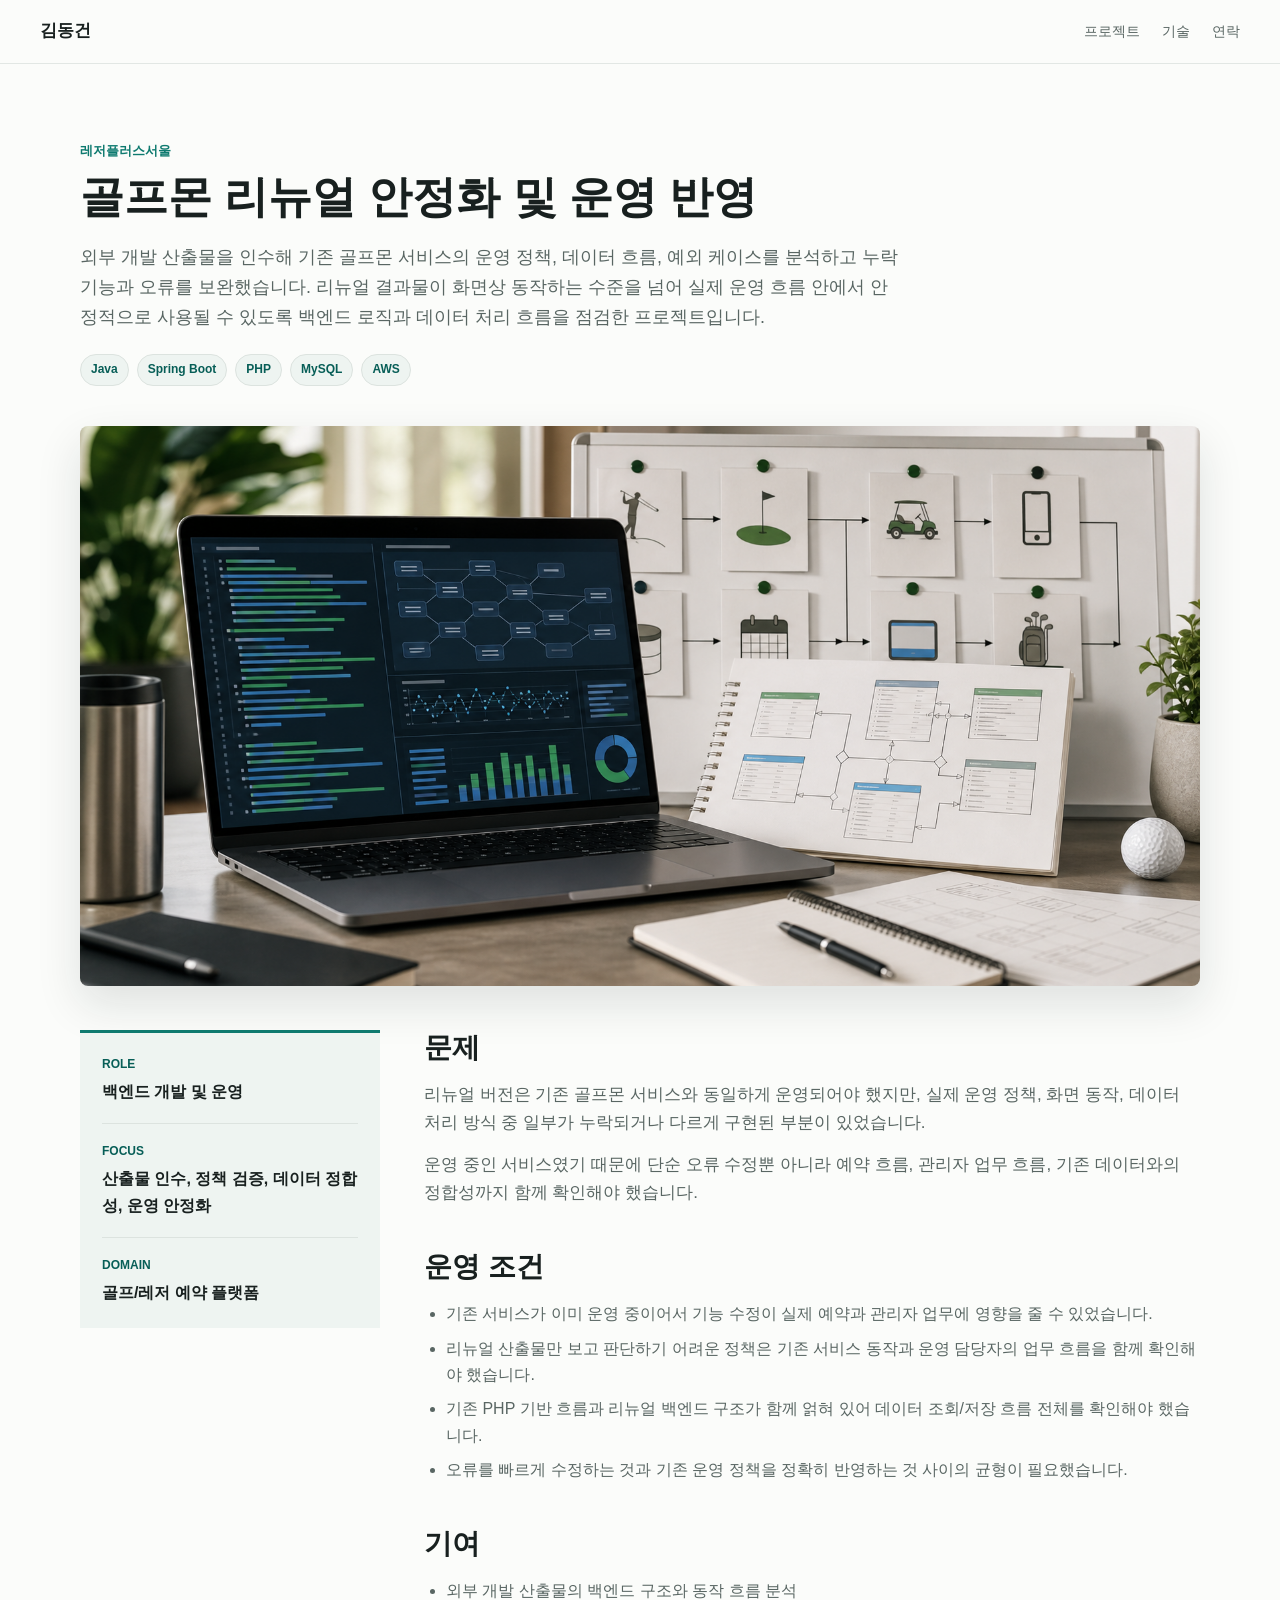
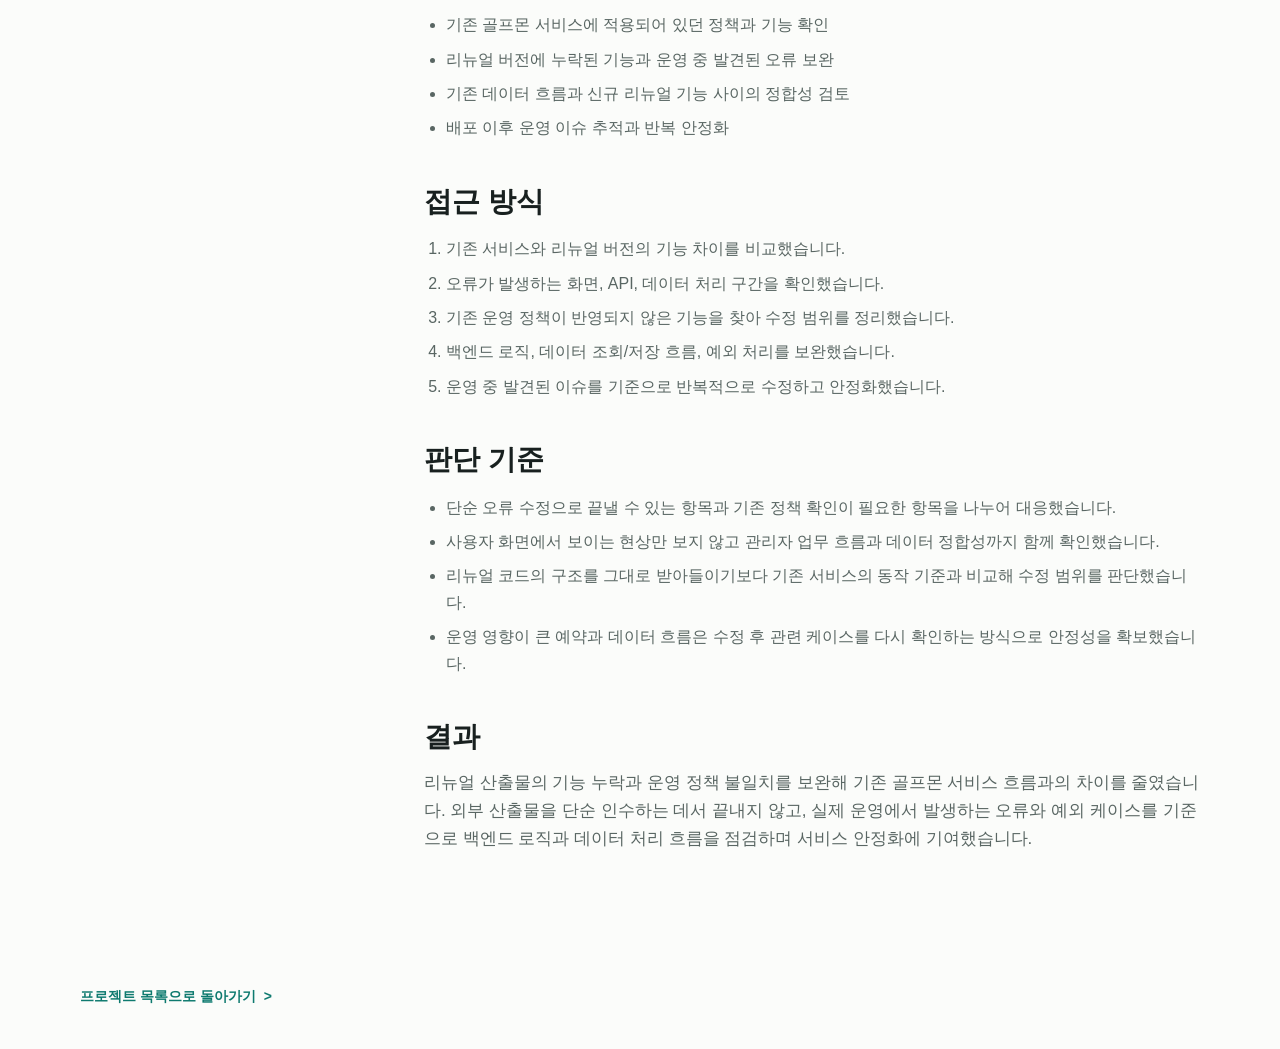
==== projects/golfmon-renewal.html @ c8ae1c13 "Refine portfolio case study content" ====
<!DOCTYPE html>
<html lang="ko">
  <head>
    <meta charset="utf-8">
    <meta name="viewport" content="width=device-width, initial-scale=1">
    <title>골프몬 리뉴얼 안정화 및 운영 반영 | 김동건</title>
    <meta
      name="description"
      content="골프몬 리뉴얼 산출물을 운영 서비스 기준으로 검토하고 기존 정책, 데이터 흐름, 예외 케이스를 보완한 안정화 프로젝트 사례입니다."
    >
    <link rel="stylesheet" href="../styles.css">
  </head>
  <body>
    <header class="site-header" aria-label="주요 이동">
      <a class="brand" href="../index.html">김동건</a>
      <nav class="nav-links">
        <a href="../index.html#projects">프로젝트</a>
        <a href="../index.html#skills">기술</a>
        <a href="mailto:feeloutofit@naver.com">연락</a>
      </nav>
    </header>

    <main class="project-page">
      <section class="project-hero">
        <p class="eyebrow">레저플러스서울</p>
        <h1>골프몬 리뉴얼 안정화 및 운영 반영</h1>
        <p>
          외부 개발 산출물을 인수해 기존 골프몬 서비스의 운영 정책, 데이터 흐름, 예외 케이스를 분석하고
          누락 기능과 오류를 보완했습니다. 리뉴얼 결과물이 화면상 동작하는 수준을 넘어 실제 운영 흐름 안에서
          안정적으로 사용될 수 있도록 백엔드 로직과 데이터 처리 흐름을 점검한 프로젝트입니다.
        </p>
        <div class="tag-row">
          <span>Java</span>
          <span>Spring Boot</span>
          <span>PHP</span>
          <span>MySQL</span>
          <span>AWS</span>
        </div>
      </section>

      <figure class="project-visual">
        <img src="../assets/backend-operations-hero.png" alt="백엔드 운영 안정화와 예약 서비스 흐름을 표현한 작업 공간 이미지">
      </figure>

      <section class="case-layout">
        <aside class="case-summary" aria-label="프로젝트 요약">
          <dl>
            <div>
              <dt>Role</dt>
              <dd>백엔드 개발 및 운영</dd>
            </div>
            <div>
              <dt>Focus</dt>
              <dd>산출물 인수, 정책 검증, 데이터 정합성, 운영 안정화</dd>
            </div>
            <div>
              <dt>Domain</dt>
              <dd>골프/레저 예약 플랫폼</dd>
            </div>
          </dl>
        </aside>

        <div class="case-content">
          <section>
            <h2>문제</h2>
            <p>
              리뉴얼 버전은 기존 골프몬 서비스와 동일하게 운영되어야 했지만, 실제 운영 정책,
              화면 동작, 데이터 처리 방식 중 일부가 누락되거나 다르게 구현된 부분이 있었습니다.
            </p>
            <p>
              운영 중인 서비스였기 때문에 단순 오류 수정뿐 아니라 예약 흐름, 관리자 업무 흐름,
              기존 데이터와의 정합성까지 함께 확인해야 했습니다.
            </p>
          </section>

          <section>
            <h2>운영 조건</h2>
            <ul class="plain-list">
              <li>기존 서비스가 이미 운영 중이어서 기능 수정이 실제 예약과 관리자 업무에 영향을 줄 수 있었습니다.</li>
              <li>리뉴얼 산출물만 보고 판단하기 어려운 정책은 기존 서비스 동작과 운영 담당자의 업무 흐름을 함께 확인해야 했습니다.</li>
              <li>기존 PHP 기반 흐름과 리뉴얼 백엔드 구조가 함께 얽혀 있어 데이터 조회/저장 흐름 전체를 확인해야 했습니다.</li>
              <li>오류를 빠르게 수정하는 것과 기존 운영 정책을 정확히 반영하는 것 사이의 균형이 필요했습니다.</li>
            </ul>
          </section>

          <section>
            <h2>기여</h2>
            <ul class="plain-list">
              <li>외부 개발 산출물의 백엔드 구조와 동작 흐름 분석</li>
              <li>기존 골프몬 서비스에 적용되어 있던 정책과 기능 확인</li>
              <li>리뉴얼 버전에 누락된 기능과 운영 중 발견된 오류 보완</li>
              <li>기존 데이터 흐름과 신규 리뉴얼 기능 사이의 정합성 검토</li>
              <li>배포 이후 운영 이슈 추적과 반복 안정화</li>
            </ul>
          </section>

          <section>
            <h2>접근 방식</h2>
            <ol class="step-list">
              <li>기존 서비스와 리뉴얼 버전의 기능 차이를 비교했습니다.</li>
              <li>오류가 발생하는 화면, API, 데이터 처리 구간을 확인했습니다.</li>
              <li>기존 운영 정책이 반영되지 않은 기능을 찾아 수정 범위를 정리했습니다.</li>
              <li>백엔드 로직, 데이터 조회/저장 흐름, 예외 처리를 보완했습니다.</li>
              <li>운영 중 발견된 이슈를 기준으로 반복적으로 수정하고 안정화했습니다.</li>
            </ol>
          </section>

          <section>
            <h2>판단 기준</h2>
            <ul class="plain-list">
              <li>단순 오류 수정으로 끝낼 수 있는 항목과 기존 정책 확인이 필요한 항목을 나누어 대응했습니다.</li>
              <li>사용자 화면에서 보이는 현상만 보지 않고 관리자 업무 흐름과 데이터 정합성까지 함께 확인했습니다.</li>
              <li>리뉴얼 코드의 구조를 그대로 받아들이기보다 기존 서비스의 동작 기준과 비교해 수정 범위를 판단했습니다.</li>
              <li>운영 영향이 큰 예약과 데이터 흐름은 수정 후 관련 케이스를 다시 확인하는 방식으로 안정성을 확보했습니다.</li>
            </ul>
          </section>

          <section>
            <h2>결과</h2>
            <p>
              리뉴얼 산출물의 기능 누락과 운영 정책 불일치를 보완해 기존 골프몬 서비스 흐름과의
              차이를 줄였습니다. 외부 산출물을 단순 인수하는 데서 끝내지 않고, 실제 운영에서 발생하는
              오류와 예외 케이스를 기준으로 백엔드 로직과 데이터 처리 흐름을 점검하며 서비스 안정화에
              기여했습니다.
            </p>
          </section>
        </div>
      </section>
    </main>

    <footer class="site-footer">
      <a class="text-link" href="../index.html#projects">프로젝트 목록으로 돌아가기</a>
    </footer>
  </body>
</html>
---- styles.css ----
:root {
  --ink: #18201f;
  --muted: #596663;
  --line: #dce3df;
  --paper: #fbfcfa;
  --soft: #eef4f1;
  --accent: #0e7a6f;
  --accent-deep: #075e57;
  --rust: #a34f2d;
  --white: #ffffff;
  --shadow: 0 18px 45px rgba(16, 31, 29, 0.12);
}

* {
  box-sizing: border-box;
}

html {
  scroll-behavior: smooth;
}

body {
  margin: 0;
  color: var(--ink);
  background: var(--paper);
  font-family: -apple-system, BlinkMacSystemFont, "Segoe UI", "Apple SD Gothic Neo", "Noto Sans KR", sans-serif;
  line-height: 1.65;
}

a {
  color: inherit;
}

.site-header {
  position: sticky;
  top: 0;
  z-index: 10;
  display: flex;
  align-items: center;
  justify-content: space-between;
  gap: 24px;
  min-height: 64px;
  padding: 0 40px;
  background: rgba(251, 252, 250, 0.9);
  border-bottom: 1px solid rgba(220, 227, 223, 0.8);
  backdrop-filter: blur(14px);
}

.brand {
  font-size: 17px;
  font-weight: 800;
  text-decoration: none;
}

.nav-links {
  display: flex;
  align-items: center;
  gap: 22px;
  font-size: 14px;
  color: var(--muted);
}

.nav-links a {
  text-decoration: none;
}

.nav-links a:hover,
.text-link:hover {
  color: var(--accent-deep);
}

.hero {
  position: relative;
  display: flex;
  align-items: center;
  min-height: 72vh;
  padding: 96px 40px 80px;
  background-image:
    linear-gradient(90deg, rgba(12, 24, 23, 0.82), rgba(12, 24, 23, 0.48), rgba(12, 24, 23, 0.2)),
    url("./assets/backend-operations-hero.png");
  background-position: center;
  background-size: cover;
  color: var(--white);
}

.hero-content {
  width: min(720px, 100%);
  margin: 0 auto;
}

.eyebrow,
.section-kicker,
.project-meta {
  margin: 0 0 10px;
  color: var(--accent);
  font-size: 13px;
  font-weight: 800;
  text-transform: uppercase;
}

.hero .eyebrow {
  color: #bdeee3;
}

.hero h1 {
  margin: 0;
  font-size: 56px;
  line-height: 1.08;
  letter-spacing: 0;
}

.hero-copy {
  width: min(640px, 100%);
  margin: 24px 0 0;
  color: rgba(255, 255, 255, 0.9);
  font-size: 19px;
}

.hero-actions {
  display: flex;
  flex-wrap: wrap;
  gap: 12px;
  margin-top: 34px;
}

.button {
  display: inline-flex;
  align-items: center;
  justify-content: center;
  min-height: 44px;
  padding: 10px 18px;
  border: 1px solid transparent;
  border-radius: 8px;
  font-size: 14px;
  font-weight: 800;
  text-decoration: none;
  white-space: nowrap;
}

.button.primary {
  background: var(--accent);
  color: var(--white);
}

.button.primary:hover {
  background: var(--accent-deep);
}

.button.secondary {
  color: var(--white);
  border-color: rgba(255, 255, 255, 0.5);
  background: rgba(255, 255, 255, 0.08);
}

.button.secondary:hover {
  border-color: var(--white);
  background: rgba(255, 255, 255, 0.16);
}

.section {
  width: min(1120px, calc(100% - 48px));
  margin: 0 auto;
  padding: 76px 0;
}

.section-header {
  max-width: 740px;
  margin-bottom: 28px;
}

.section-header h2,
.contact-band h2,
.case-content h2 {
  margin: 0;
  font-size: 28px;
  line-height: 1.3;
  letter-spacing: 0;
}

.intro-section {
  padding-top: 56px;
}

.intro-grid {
  display: grid;
  grid-template-columns: 1fr 1fr;
  gap: 28px;
  color: var(--muted);
  font-size: 17px;
}

.intro-grid p {
  margin: 0;
}

.timeline-list {
  border-top: 1px solid var(--line);
}

.timeline-item {
  display: grid;
  grid-template-columns: 180px minmax(0, 1fr);
  gap: 28px;
  padding: 26px 0;
  border-bottom: 1px solid var(--line);
}

.timeline-period {
  margin: 0;
  color: var(--accent-deep);
  font-size: 13px;
  font-weight: 900;
}

.timeline-item h3 {
  margin: 0 0 8px;
  font-size: 20px;
  line-height: 1.35;
  letter-spacing: 0;
}

.timeline-item p:not(.timeline-period) {
  max-width: 760px;
  margin: 0;
  color: var(--muted);
}

.strength-list {
  display: grid;
  grid-template-columns: repeat(3, minmax(0, 1fr));
  gap: 18px;
}

.strength-item {
  padding: 24px;
  border-top: 3px solid var(--accent);
  background: var(--white);
  box-shadow: var(--shadow);
}

.strength-item .number {
  color: var(--rust);
  font-size: 13px;
  font-weight: 900;
}

.strength-item h3,
.project-card h3,
.skill-groups h3 {
  margin: 10px 0 8px;
  font-size: 19px;
  line-height: 1.35;
  letter-spacing: 0;
}

.strength-item p,
.project-card p,
.skill-groups p {
  margin: 0;
  color: var(--muted);
}

.projects-section {
  width: min(1180px, calc(100% - 48px));
}

.project-grid {
  display: grid;
  grid-template-columns: repeat(3, minmax(0, 1fr));
  gap: 18px;
}

.project-card {
  display: flex;
  flex-direction: column;
  min-height: 360px;
  padding: 24px;
  border: 1px solid var(--line);
  border-radius: 8px;
  background: var(--white);
}

.tag-row {
  display: flex;
  flex-wrap: wrap;
  gap: 8px;
  margin-top: 22px;
}

.tag-row span {
  display: inline-flex;
  align-items: center;
  min-height: 30px;
  padding: 5px 10px;
  border: 1px solid var(--line);
  border-radius: 999px;
  color: var(--accent-deep);
  background: var(--soft);
  font-size: 12px;
  font-weight: 800;
}

.text-link {
  display: inline-flex;
  align-items: center;
  width: fit-content;
  margin-top: auto;
  padding-top: 24px;
  color: var(--accent);
  font-size: 14px;
  font-weight: 900;
  text-decoration: none;
}

.text-link::after {
  content: ">";
  margin-left: 8px;
}

.skill-groups {
  display: grid;
  grid-template-columns: repeat(2, minmax(0, 1fr));
  gap: 1px;
  overflow: hidden;
  border: 1px solid var(--line);
  border-radius: 8px;
  background: var(--line);
}

.skill-groups div {
  min-height: 150px;
  padding: 24px;
  background: var(--white);
}

.contact-band {
  display: flex;
  align-items: center;
  justify-content: space-between;
  gap: 24px;
  width: min(1120px, calc(100% - 48px));
  margin: 0 auto 76px;
  padding: 32px;
  border-radius: 8px;
  background: var(--ink);
  color: var(--white);
}

.contact-band .section-kicker {
  color: #aee9dd;
}

.contact-band .button {
  flex: 0 0 auto;
}

.site-footer {
  width: min(1120px, calc(100% - 48px));
  margin: 0 auto;
  padding: 28px 0 40px;
  color: var(--muted);
  font-size: 14px;
}

.project-page {
  width: min(1120px, calc(100% - 48px));
  margin: 0 auto;
}

.project-hero {
  padding: 76px 0 40px;
}

.project-hero.compact {
  max-width: 880px;
}

.project-hero h1 {
  max-width: 900px;
  margin: 0;
  font-size: 44px;
  line-height: 1.18;
  letter-spacing: 0;
}

.project-hero p:not(.eyebrow) {
  max-width: 820px;
  margin: 20px 0 0;
  color: var(--muted);
  font-size: 18px;
}

.project-visual {
  margin: 0 0 44px;
}

.project-visual img {
  display: block;
  width: 100%;
  aspect-ratio: 16 / 8;
  border-radius: 8px;
  object-fit: cover;
  box-shadow: var(--shadow);
}

.case-layout {
  display: grid;
  grid-template-columns: 300px minmax(0, 1fr);
  gap: 44px;
  align-items: start;
  padding-bottom: 80px;
}

.case-layout.simple {
  padding-top: 24px;
}

.case-summary {
  position: sticky;
  top: 92px;
  border-top: 3px solid var(--accent);
  background: var(--soft);
}

.case-summary dl {
  margin: 0;
  padding: 22px;
}

.case-summary div + div {
  margin-top: 18px;
  padding-top: 18px;
  border-top: 1px solid var(--line);
}

.case-summary dt {
  color: var(--accent-deep);
  font-size: 12px;
  font-weight: 900;
  text-transform: uppercase;
}

.case-summary dd {
  margin: 4px 0 0;
  color: var(--ink);
  font-weight: 700;
}

.case-content {
  display: grid;
  gap: 42px;
}

.case-content p {
  margin: 14px 0 0;
  color: var(--muted);
  font-size: 17px;
}

.plain-list,
.step-list {
  margin: 16px 0 0;
  padding-left: 22px;
  color: var(--muted);
}

.plain-list li,
.step-list li {
  margin-top: 8px;
}

@media (max-width: 920px) {
  .site-header {
    padding: 0 24px;
  }

  .hero {
    min-height: 68vh;
    padding: 84px 24px 64px;
  }

  .hero h1 {
    font-size: 42px;
  }

  .hero-copy {
    font-size: 17px;
  }

  .intro-grid,
  .timeline-item,
  .strength-list,
  .project-grid,
  .skill-groups,
  .case-layout {
    grid-template-columns: 1fr;
  }

  .project-card {
    min-height: 0;
  }

  .case-summary {
    position: static;
  }

  .contact-band {
    align-items: flex-start;
    flex-direction: column;
  }
}

@media (max-width: 640px) {
  .site-header {
    align-items: flex-start;
    flex-direction: column;
    gap: 8px;
    min-height: 0;
    padding: 14px 18px;
  }

  .nav-links {
    flex-wrap: wrap;
    gap: 12px;
  }

  .hero {
    min-height: 70vh;
    padding: 72px 20px 56px;
    background-position: 58% center;
  }

  .hero h1 {
    font-size: 36px;
  }

  .hero-actions,
  .button {
    width: 100%;
  }

  .section,
  .projects-section,
  .project-page,
  .contact-band,
  .site-footer {
    width: min(100% - 32px, 1120px);
  }

  .section {
    padding: 54px 0;
  }

  .section-header h2,
  .contact-band h2 {
    font-size: 24px;
  }

  .project-hero {
    padding: 52px 0 30px;
  }

  .project-hero h1 {
    font-size: 32px;
  }

  .project-hero p:not(.eyebrow),
  .case-content p {
    font-size: 16px;
  }

  .project-visual img {
    aspect-ratio: 4 / 3;
  }
}
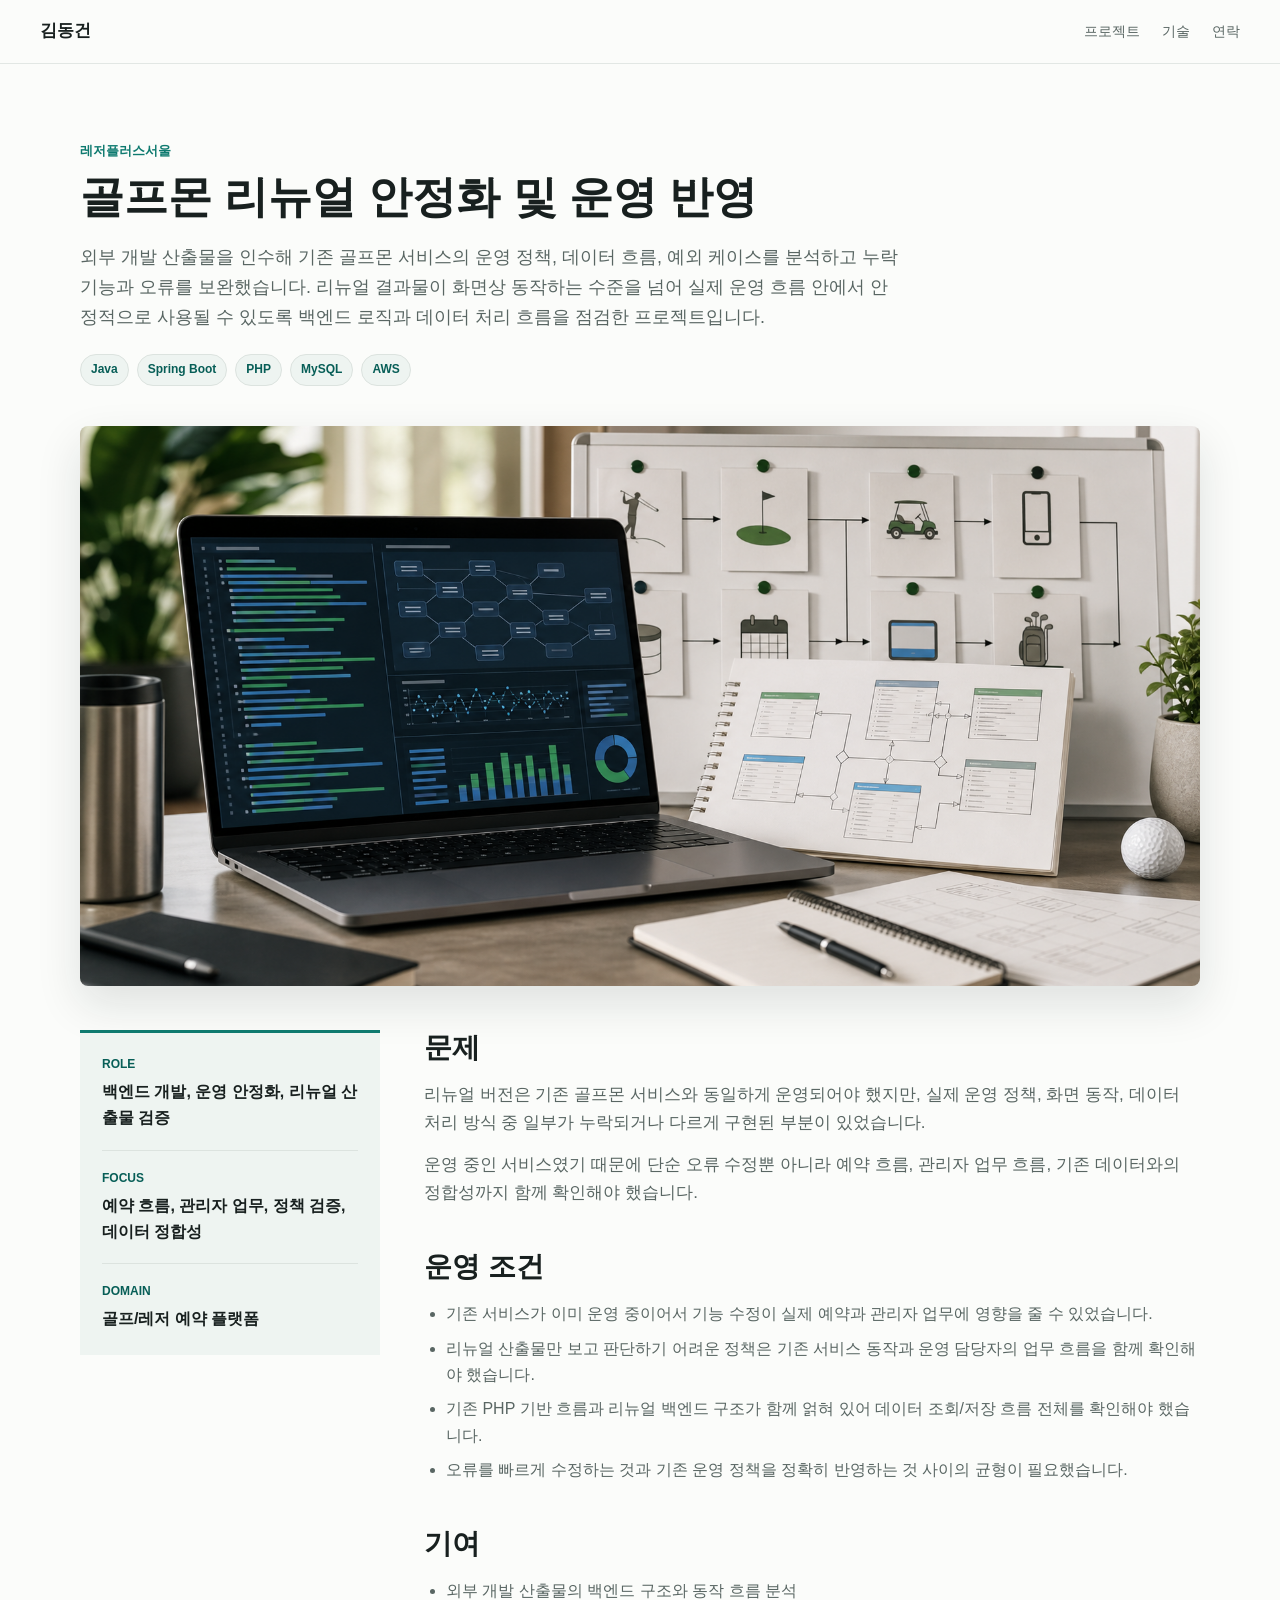
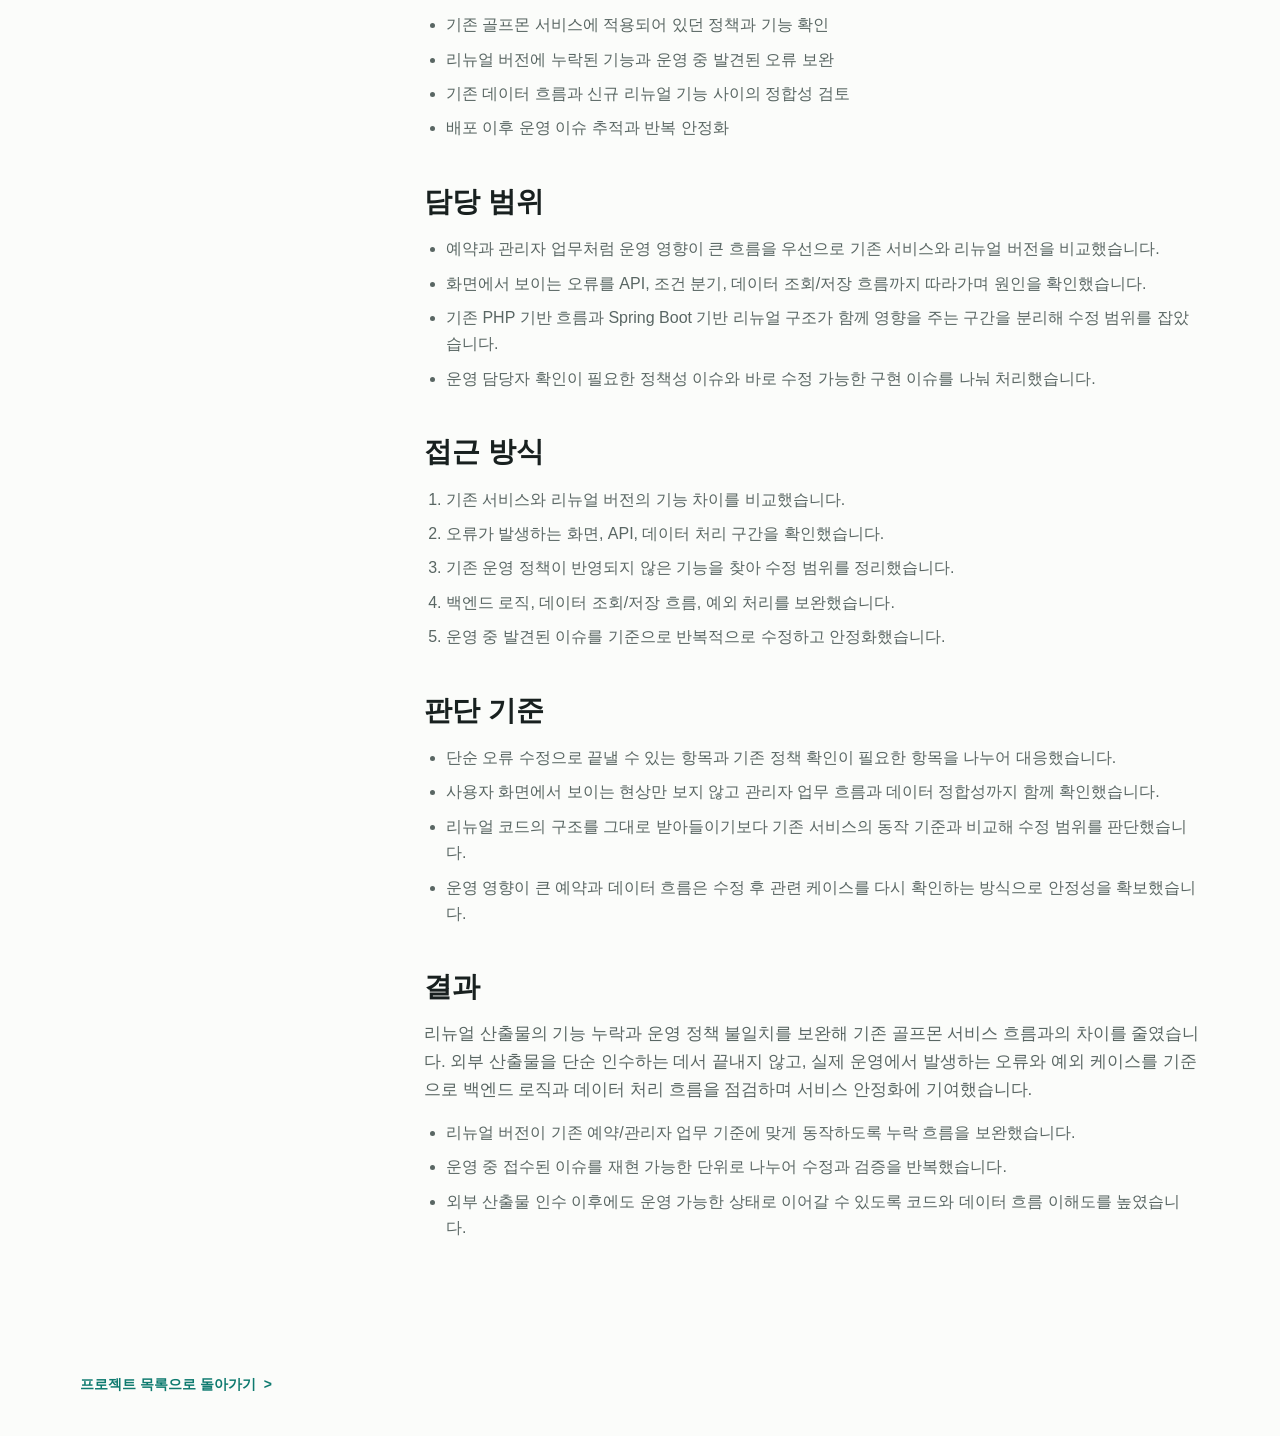
==== commit 9aeed342: "Refine resume portfolio case studies" ====
--- a/projects/golfmon-renewal.html
+++ b/projects/golfmon-renewal.html
@@ -47,11 +47,11 @@
           <dl>
             <div>
               <dt>Role</dt>
-              <dd>백엔드 개발 및 운영</dd>
+              <dd>백엔드 개발, 운영 안정화, 리뉴얼 산출물 검증</dd>
             </div>
             <div>
               <dt>Focus</dt>
-              <dd>산출물 인수, 정책 검증, 데이터 정합성, 운영 안정화</dd>
+              <dd>예약 흐름, 관리자 업무, 정책 검증, 데이터 정합성</dd>
             </div>
             <div>
               <dt>Domain</dt>
@@ -95,6 +95,16 @@
           </section>
 
           <section>
+            <h2>담당 범위</h2>
+            <ul class="plain-list">
+              <li>예약과 관리자 업무처럼 운영 영향이 큰 흐름을 우선으로 기존 서비스와 리뉴얼 버전을 비교했습니다.</li>
+              <li>화면에서 보이는 오류를 API, 조건 분기, 데이터 조회/저장 흐름까지 따라가며 원인을 확인했습니다.</li>
+              <li>기존 PHP 기반 흐름과 Spring Boot 기반 리뉴얼 구조가 함께 영향을 주는 구간을 분리해 수정 범위를 잡았습니다.</li>
+              <li>운영 담당자 확인이 필요한 정책성 이슈와 바로 수정 가능한 구현 이슈를 나눠 처리했습니다.</li>
+            </ul>
+          </section>
+
+          <section>
             <h2>접근 방식</h2>
             <ol class="step-list">
               <li>기존 서비스와 리뉴얼 버전의 기능 차이를 비교했습니다.</li>
@@ -123,6 +133,11 @@
               오류와 예외 케이스를 기준으로 백엔드 로직과 데이터 처리 흐름을 점검하며 서비스 안정화에
               기여했습니다.
             </p>
+            <ul class="plain-list">
+              <li>리뉴얼 버전이 기존 예약/관리자 업무 기준에 맞게 동작하도록 누락 흐름을 보완했습니다.</li>
+              <li>운영 중 접수된 이슈를 재현 가능한 단위로 나누어 수정과 검증을 반복했습니다.</li>
+              <li>외부 산출물 인수 이후에도 운영 가능한 상태로 이어갈 수 있도록 코드와 데이터 흐름 이해도를 높였습니다.</li>
+            </ul>
           </section>
         </div>
       </section>
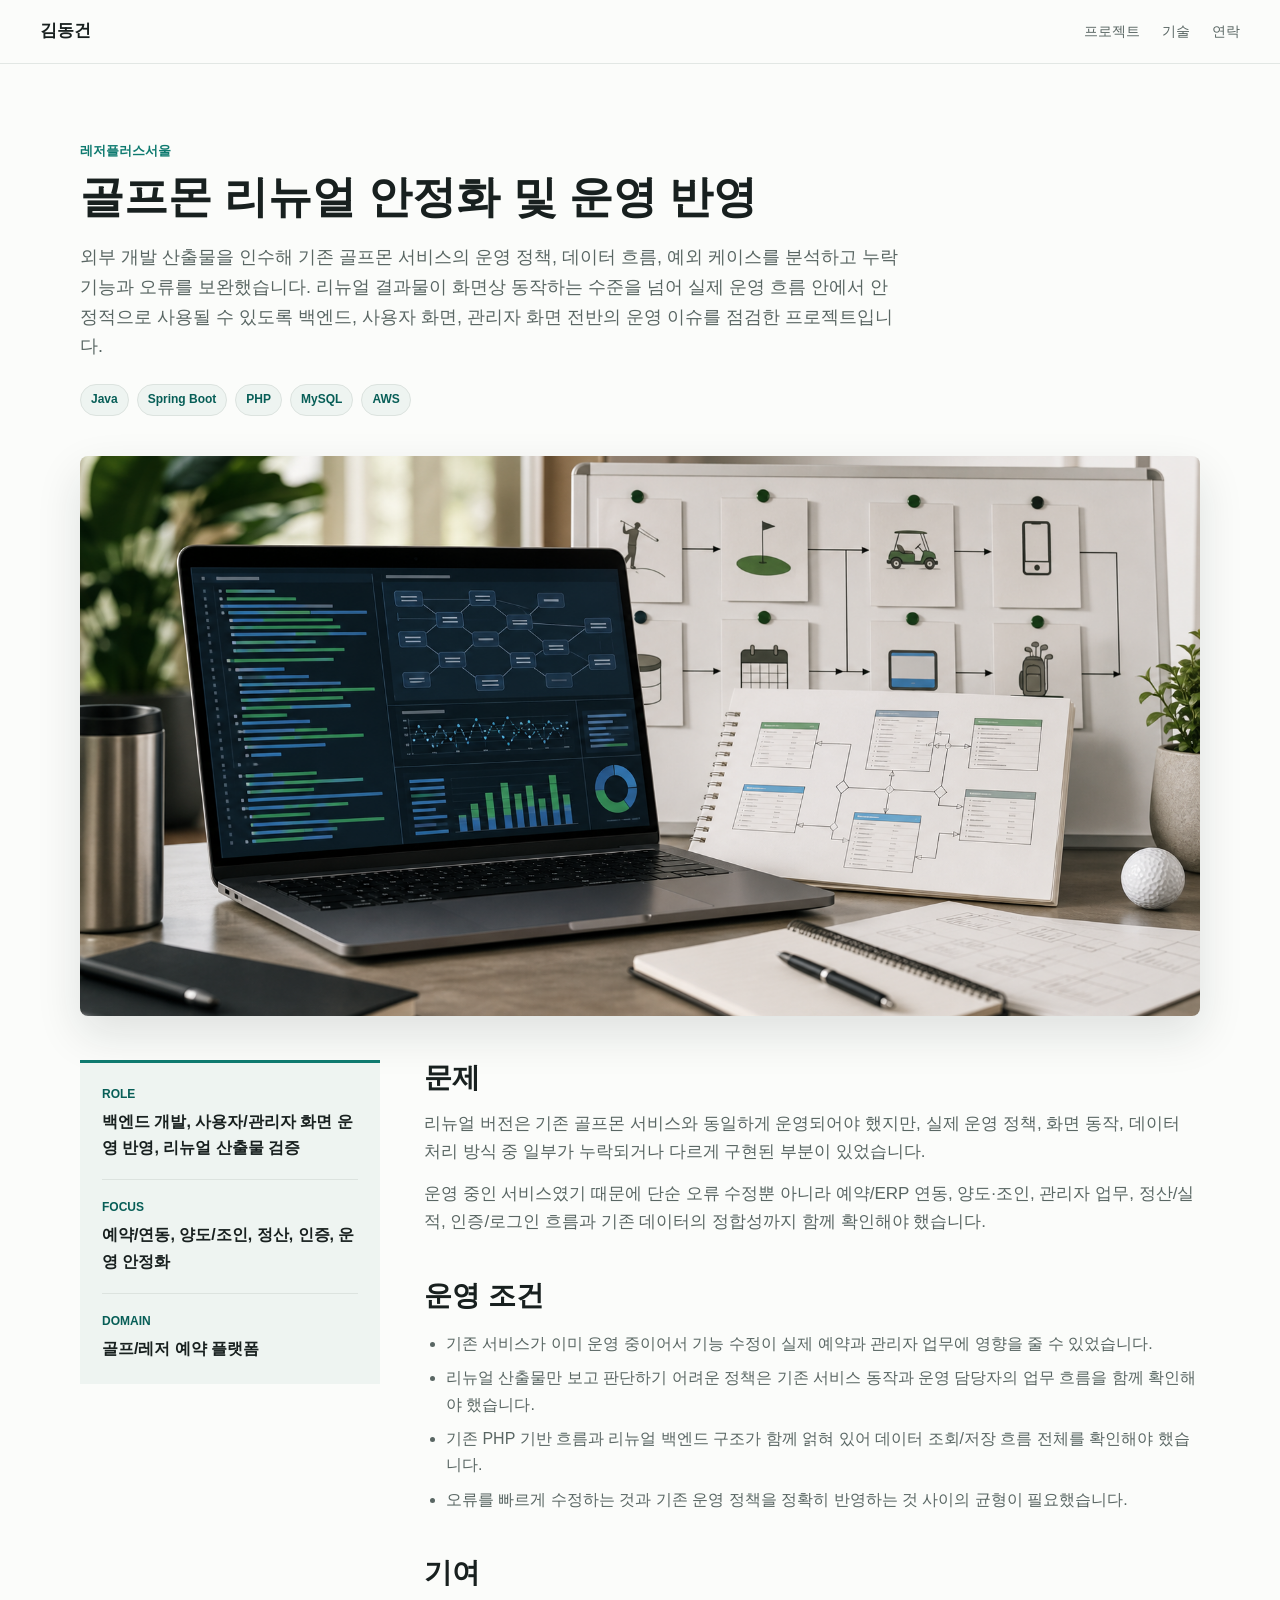
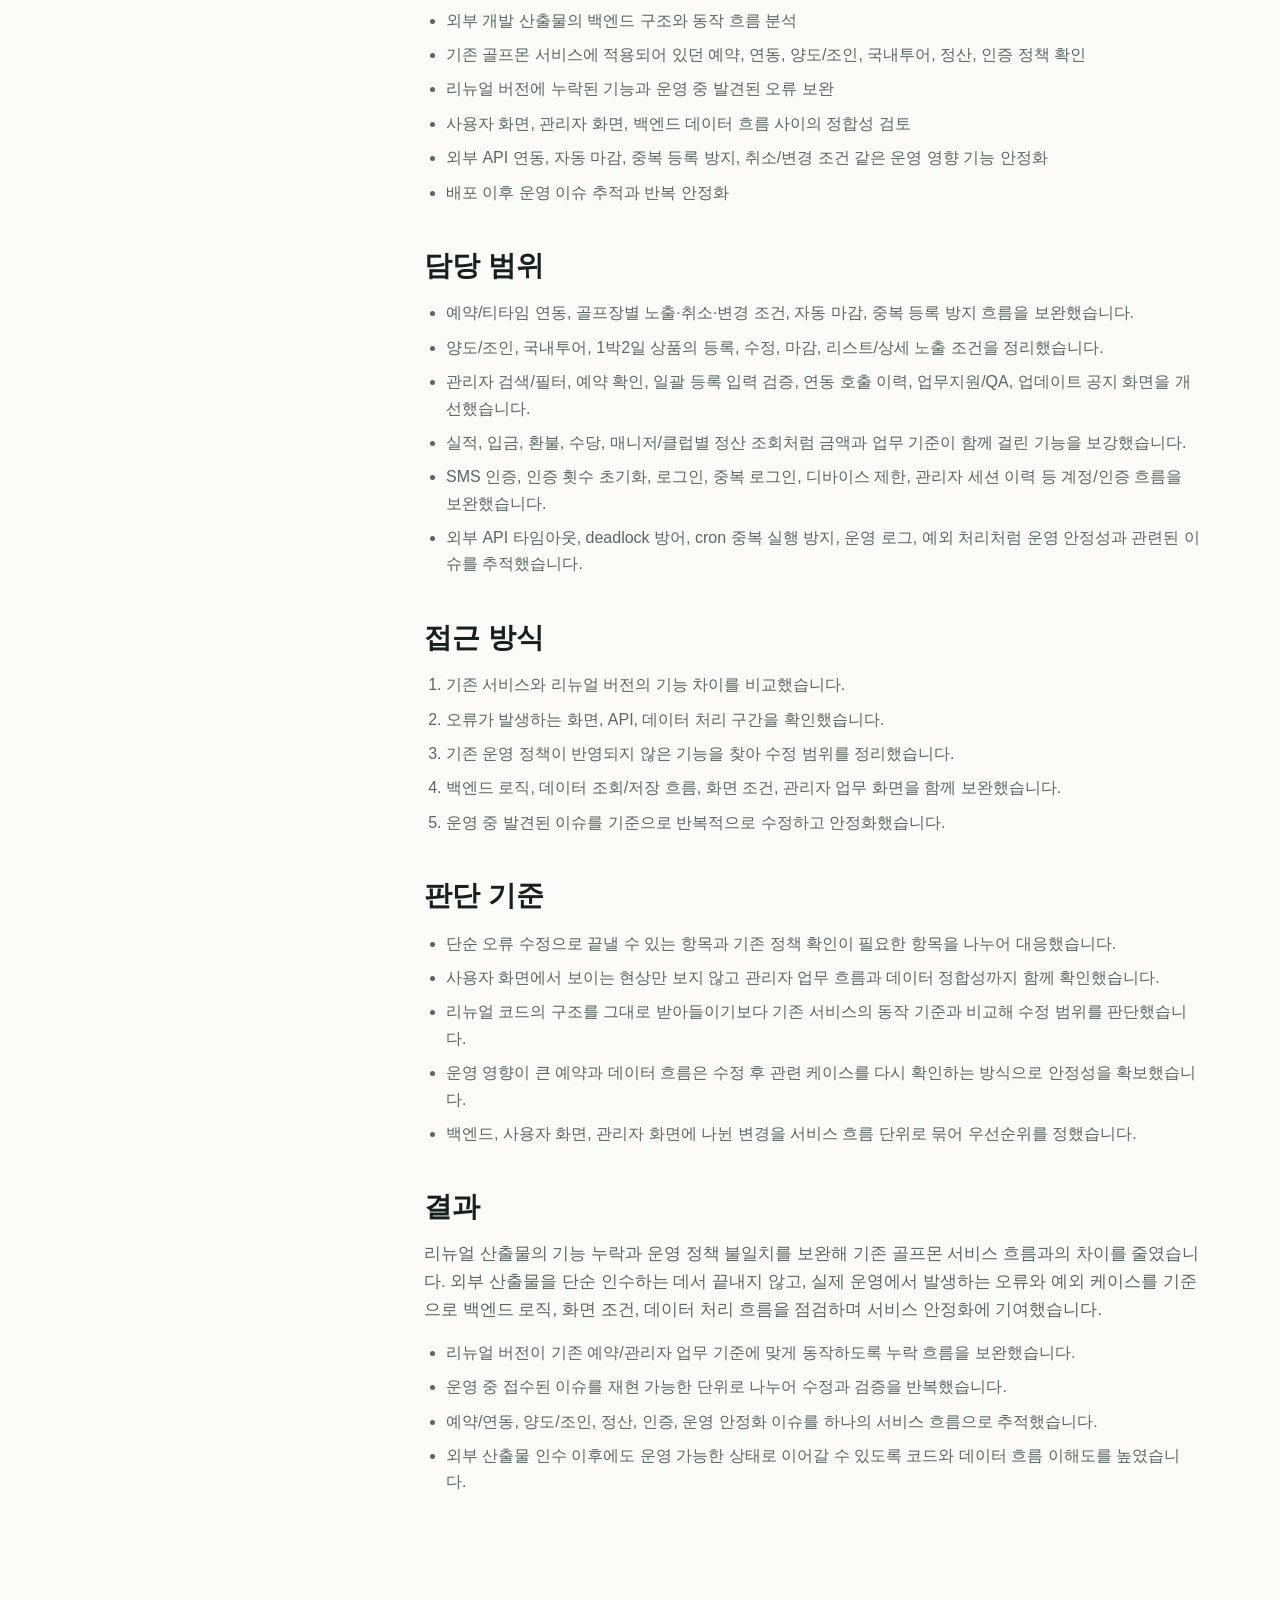
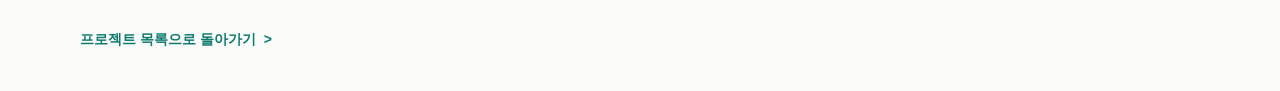
==== commit f5488050: "Expand Golfmon case study scope" ====
--- a/projects/golfmon-renewal.html
+++ b/projects/golfmon-renewal.html
@@ -6,7 +6,7 @@
     <title>골프몬 리뉴얼 안정화 및 운영 반영 | 김동건</title>
     <meta
       name="description"
-      content="골프몬 리뉴얼 산출물을 운영 서비스 기준으로 검토하고 기존 정책, 데이터 흐름, 예외 케이스를 보완한 안정화 프로젝트 사례입니다."
+      content="골프몬 리뉴얼 산출물을 운영 서비스 기준으로 검토하고 예약/연동, 관리자 업무, 정산, 인증, 운영 안정화 흐름을 보완한 프로젝트 사례입니다."
     >
     <link rel="stylesheet" href="../styles.css">
   </head>
@@ -27,7 +27,7 @@
         <p>
           외부 개발 산출물을 인수해 기존 골프몬 서비스의 운영 정책, 데이터 흐름, 예외 케이스를 분석하고
           누락 기능과 오류를 보완했습니다. 리뉴얼 결과물이 화면상 동작하는 수준을 넘어 실제 운영 흐름 안에서
-          안정적으로 사용될 수 있도록 백엔드 로직과 데이터 처리 흐름을 점검한 프로젝트입니다.
+          안정적으로 사용될 수 있도록 백엔드, 사용자 화면, 관리자 화면 전반의 운영 이슈를 점검한 프로젝트입니다.
         </p>
         <div class="tag-row">
           <span>Java</span>
@@ -47,11 +47,11 @@
           <dl>
             <div>
               <dt>Role</dt>
-              <dd>백엔드 개발, 운영 안정화, 리뉴얼 산출물 검증</dd>
+              <dd>백엔드 개발, 사용자/관리자 화면 운영 반영, 리뉴얼 산출물 검증</dd>
             </div>
             <div>
               <dt>Focus</dt>
-              <dd>예약 흐름, 관리자 업무, 정책 검증, 데이터 정합성</dd>
+              <dd>예약/연동, 양도/조인, 정산, 인증, 운영 안정화</dd>
             </div>
             <div>
               <dt>Domain</dt>
@@ -68,8 +68,8 @@
               화면 동작, 데이터 처리 방식 중 일부가 누락되거나 다르게 구현된 부분이 있었습니다.
             </p>
             <p>
-              운영 중인 서비스였기 때문에 단순 오류 수정뿐 아니라 예약 흐름, 관리자 업무 흐름,
-              기존 데이터와의 정합성까지 함께 확인해야 했습니다.
+              운영 중인 서비스였기 때문에 단순 오류 수정뿐 아니라 예약/ERP 연동, 양도·조인,
+              관리자 업무, 정산/실적, 인증/로그인 흐름과 기존 데이터의 정합성까지 함께 확인해야 했습니다.
             </p>
           </section>
 
@@ -87,9 +87,10 @@
             <h2>기여</h2>
             <ul class="plain-list">
               <li>외부 개발 산출물의 백엔드 구조와 동작 흐름 분석</li>
-              <li>기존 골프몬 서비스에 적용되어 있던 정책과 기능 확인</li>
+              <li>기존 골프몬 서비스에 적용되어 있던 예약, 연동, 양도/조인, 국내투어, 정산, 인증 정책 확인</li>
               <li>리뉴얼 버전에 누락된 기능과 운영 중 발견된 오류 보완</li>
-              <li>기존 데이터 흐름과 신규 리뉴얼 기능 사이의 정합성 검토</li>
+              <li>사용자 화면, 관리자 화면, 백엔드 데이터 흐름 사이의 정합성 검토</li>
+              <li>외부 API 연동, 자동 마감, 중복 등록 방지, 취소/변경 조건 같은 운영 영향 기능 안정화</li>
               <li>배포 이후 운영 이슈 추적과 반복 안정화</li>
             </ul>
           </section>
@@ -97,10 +98,12 @@
           <section>
             <h2>담당 범위</h2>
             <ul class="plain-list">
-              <li>예약과 관리자 업무처럼 운영 영향이 큰 흐름을 우선으로 기존 서비스와 리뉴얼 버전을 비교했습니다.</li>
-              <li>화면에서 보이는 오류를 API, 조건 분기, 데이터 조회/저장 흐름까지 따라가며 원인을 확인했습니다.</li>
-              <li>기존 PHP 기반 흐름과 Spring Boot 기반 리뉴얼 구조가 함께 영향을 주는 구간을 분리해 수정 범위를 잡았습니다.</li>
-              <li>운영 담당자 확인이 필요한 정책성 이슈와 바로 수정 가능한 구현 이슈를 나눠 처리했습니다.</li>
+              <li>예약/티타임 연동, 골프장별 노출·취소·변경 조건, 자동 마감, 중복 등록 방지 흐름을 보완했습니다.</li>
+              <li>양도/조인, 국내투어, 1박2일 상품의 등록, 수정, 마감, 리스트/상세 노출 조건을 정리했습니다.</li>
+              <li>관리자 검색/필터, 예약 확인, 일괄 등록 입력 검증, 연동 호출 이력, 업무지원/QA, 업데이트 공지 화면을 개선했습니다.</li>
+              <li>실적, 입금, 환불, 수당, 매니저/클럽별 정산 조회처럼 금액과 업무 기준이 함께 걸린 기능을 보강했습니다.</li>
+              <li>SMS 인증, 인증 횟수 초기화, 로그인, 중복 로그인, 디바이스 제한, 관리자 세션 이력 등 계정/인증 흐름을 보완했습니다.</li>
+              <li>외부 API 타임아웃, deadlock 방어, cron 중복 실행 방지, 운영 로그, 예외 처리처럼 운영 안정성과 관련된 이슈를 추적했습니다.</li>
             </ul>
           </section>
 
@@ -110,7 +113,7 @@
               <li>기존 서비스와 리뉴얼 버전의 기능 차이를 비교했습니다.</li>
               <li>오류가 발생하는 화면, API, 데이터 처리 구간을 확인했습니다.</li>
               <li>기존 운영 정책이 반영되지 않은 기능을 찾아 수정 범위를 정리했습니다.</li>
-              <li>백엔드 로직, 데이터 조회/저장 흐름, 예외 처리를 보완했습니다.</li>
+              <li>백엔드 로직, 데이터 조회/저장 흐름, 화면 조건, 관리자 업무 화면을 함께 보완했습니다.</li>
               <li>운영 중 발견된 이슈를 기준으로 반복적으로 수정하고 안정화했습니다.</li>
             </ol>
           </section>
@@ -122,6 +125,7 @@
               <li>사용자 화면에서 보이는 현상만 보지 않고 관리자 업무 흐름과 데이터 정합성까지 함께 확인했습니다.</li>
               <li>리뉴얼 코드의 구조를 그대로 받아들이기보다 기존 서비스의 동작 기준과 비교해 수정 범위를 판단했습니다.</li>
               <li>운영 영향이 큰 예약과 데이터 흐름은 수정 후 관련 케이스를 다시 확인하는 방식으로 안정성을 확보했습니다.</li>
+              <li>백엔드, 사용자 화면, 관리자 화면에 나뉜 변경을 서비스 흐름 단위로 묶어 우선순위를 정했습니다.</li>
             </ul>
           </section>
 
@@ -130,12 +134,13 @@
             <p>
               리뉴얼 산출물의 기능 누락과 운영 정책 불일치를 보완해 기존 골프몬 서비스 흐름과의
               차이를 줄였습니다. 외부 산출물을 단순 인수하는 데서 끝내지 않고, 실제 운영에서 발생하는
-              오류와 예외 케이스를 기준으로 백엔드 로직과 데이터 처리 흐름을 점검하며 서비스 안정화에
-              기여했습니다.
+              오류와 예외 케이스를 기준으로 백엔드 로직, 화면 조건, 데이터 처리 흐름을 점검하며 서비스
+              안정화에 기여했습니다.
             </p>
             <ul class="plain-list">
               <li>리뉴얼 버전이 기존 예약/관리자 업무 기준에 맞게 동작하도록 누락 흐름을 보완했습니다.</li>
               <li>운영 중 접수된 이슈를 재현 가능한 단위로 나누어 수정과 검증을 반복했습니다.</li>
+              <li>예약/연동, 양도/조인, 정산, 인증, 운영 안정화 이슈를 하나의 서비스 흐름으로 추적했습니다.</li>
               <li>외부 산출물 인수 이후에도 운영 가능한 상태로 이어갈 수 있도록 코드와 데이터 흐름 이해도를 높였습니다.</li>
             </ul>
           </section>
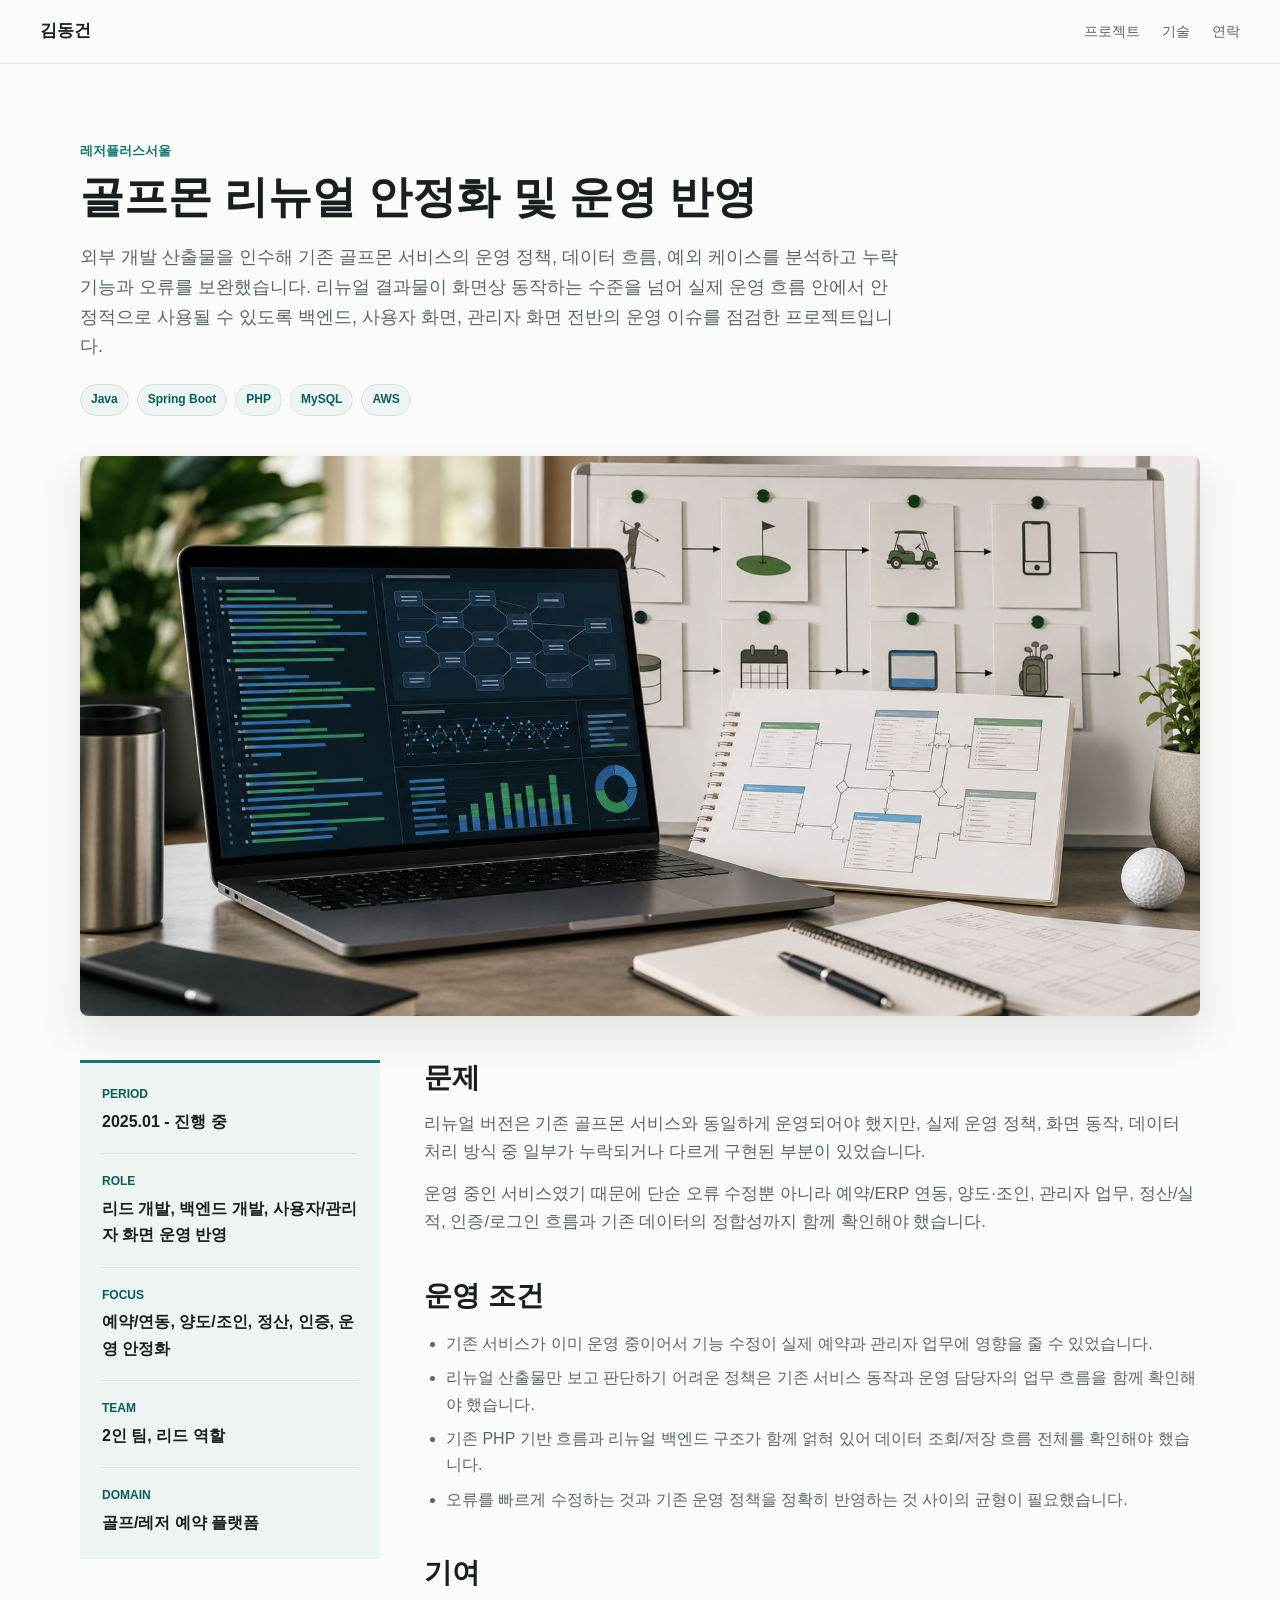
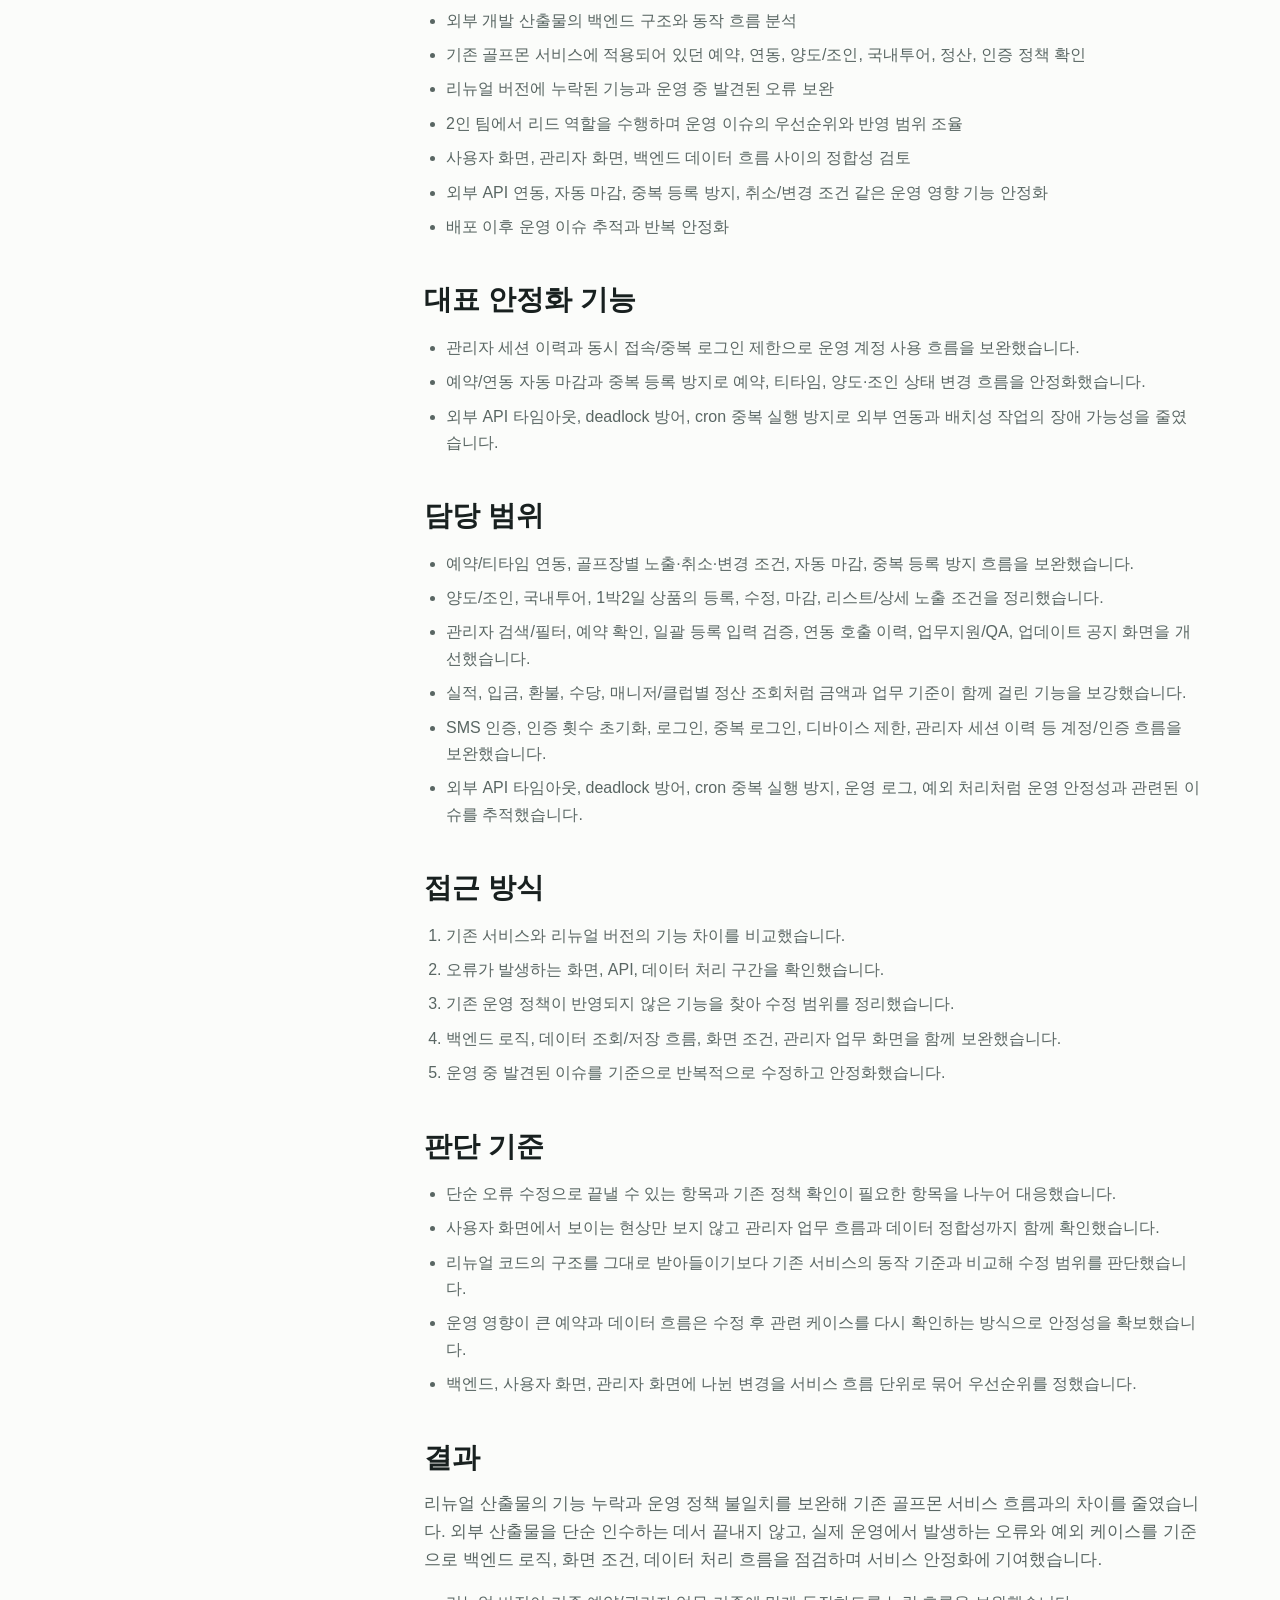
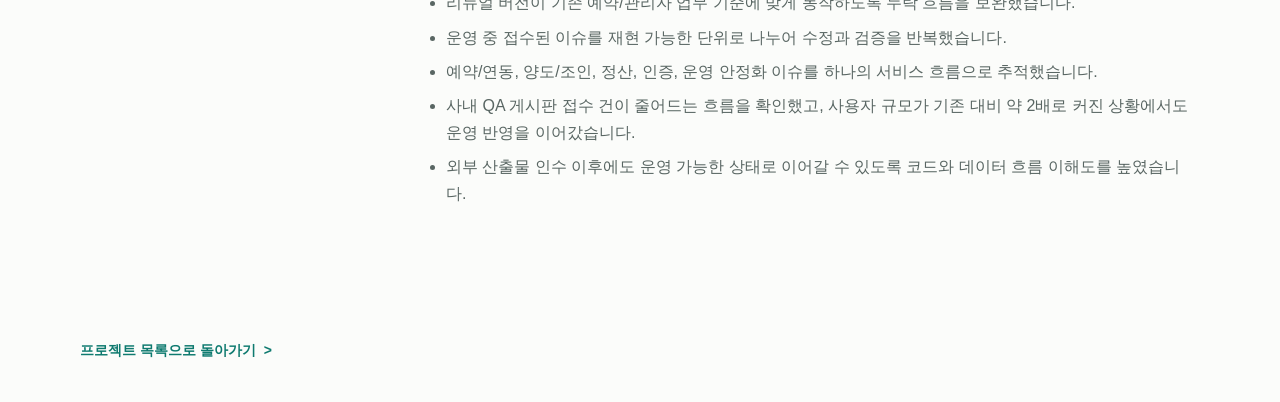
==== commit 1a6289e6: "Update Golfmon outcomes" ====
--- a/projects/golfmon-renewal.html
+++ b/projects/golfmon-renewal.html
@@ -46,12 +46,20 @@
         <aside class="case-summary" aria-label="프로젝트 요약">
           <dl>
             <div>
+              <dt>Period</dt>
+              <dd>2025.01 - 진행 중</dd>
+            </div>
+            <div>
               <dt>Role</dt>
-              <dd>백엔드 개발, 사용자/관리자 화면 운영 반영, 리뉴얼 산출물 검증</dd>
+              <dd>리드 개발, 백엔드 개발, 사용자/관리자 화면 운영 반영</dd>
             </div>
             <div>
               <dt>Focus</dt>
               <dd>예약/연동, 양도/조인, 정산, 인증, 운영 안정화</dd>
+            </div>
+            <div>
+              <dt>Team</dt>
+              <dd>2인 팀, 리드 역할</dd>
             </div>
             <div>
               <dt>Domain</dt>
@@ -89,9 +97,19 @@
               <li>외부 개발 산출물의 백엔드 구조와 동작 흐름 분석</li>
               <li>기존 골프몬 서비스에 적용되어 있던 예약, 연동, 양도/조인, 국내투어, 정산, 인증 정책 확인</li>
               <li>리뉴얼 버전에 누락된 기능과 운영 중 발견된 오류 보완</li>
+              <li>2인 팀에서 리드 역할을 수행하며 운영 이슈의 우선순위와 반영 범위 조율</li>
               <li>사용자 화면, 관리자 화면, 백엔드 데이터 흐름 사이의 정합성 검토</li>
               <li>외부 API 연동, 자동 마감, 중복 등록 방지, 취소/변경 조건 같은 운영 영향 기능 안정화</li>
               <li>배포 이후 운영 이슈 추적과 반복 안정화</li>
+            </ul>
+          </section>
+
+          <section>
+            <h2>대표 안정화 기능</h2>
+            <ul class="plain-list">
+              <li>관리자 세션 이력과 동시 접속/중복 로그인 제한으로 운영 계정 사용 흐름을 보완했습니다.</li>
+              <li>예약/연동 자동 마감과 중복 등록 방지로 예약, 티타임, 양도·조인 상태 변경 흐름을 안정화했습니다.</li>
+              <li>외부 API 타임아웃, deadlock 방어, cron 중복 실행 방지로 외부 연동과 배치성 작업의 장애 가능성을 줄였습니다.</li>
             </ul>
           </section>
 
@@ -141,6 +159,7 @@
               <li>리뉴얼 버전이 기존 예약/관리자 업무 기준에 맞게 동작하도록 누락 흐름을 보완했습니다.</li>
               <li>운영 중 접수된 이슈를 재현 가능한 단위로 나누어 수정과 검증을 반복했습니다.</li>
               <li>예약/연동, 양도/조인, 정산, 인증, 운영 안정화 이슈를 하나의 서비스 흐름으로 추적했습니다.</li>
+              <li>사내 QA 게시판 접수 건이 줄어드는 흐름을 확인했고, 사용자 규모가 기존 대비 약 2배로 커진 상황에서도 운영 반영을 이어갔습니다.</li>
               <li>외부 산출물 인수 이후에도 운영 가능한 상태로 이어갈 수 있도록 코드와 데이터 흐름 이해도를 높였습니다.</li>
             </ul>
           </section>
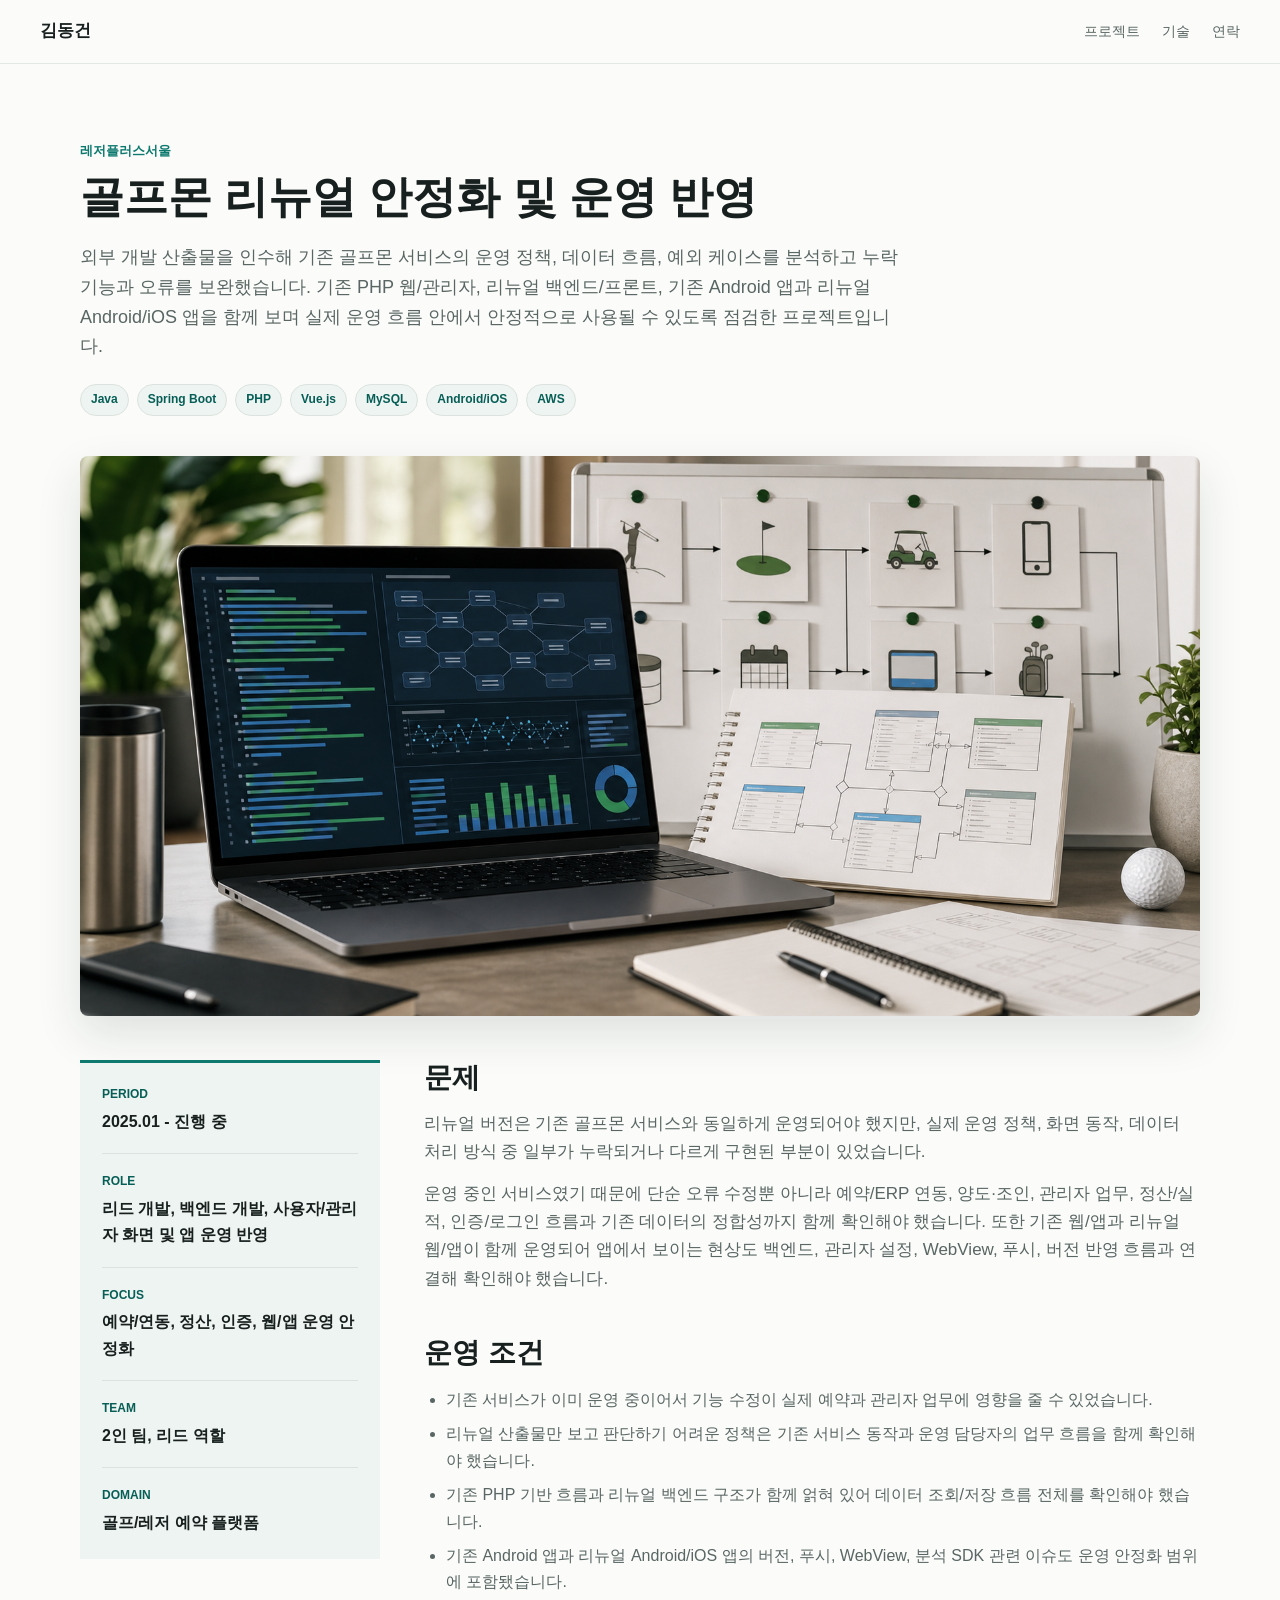
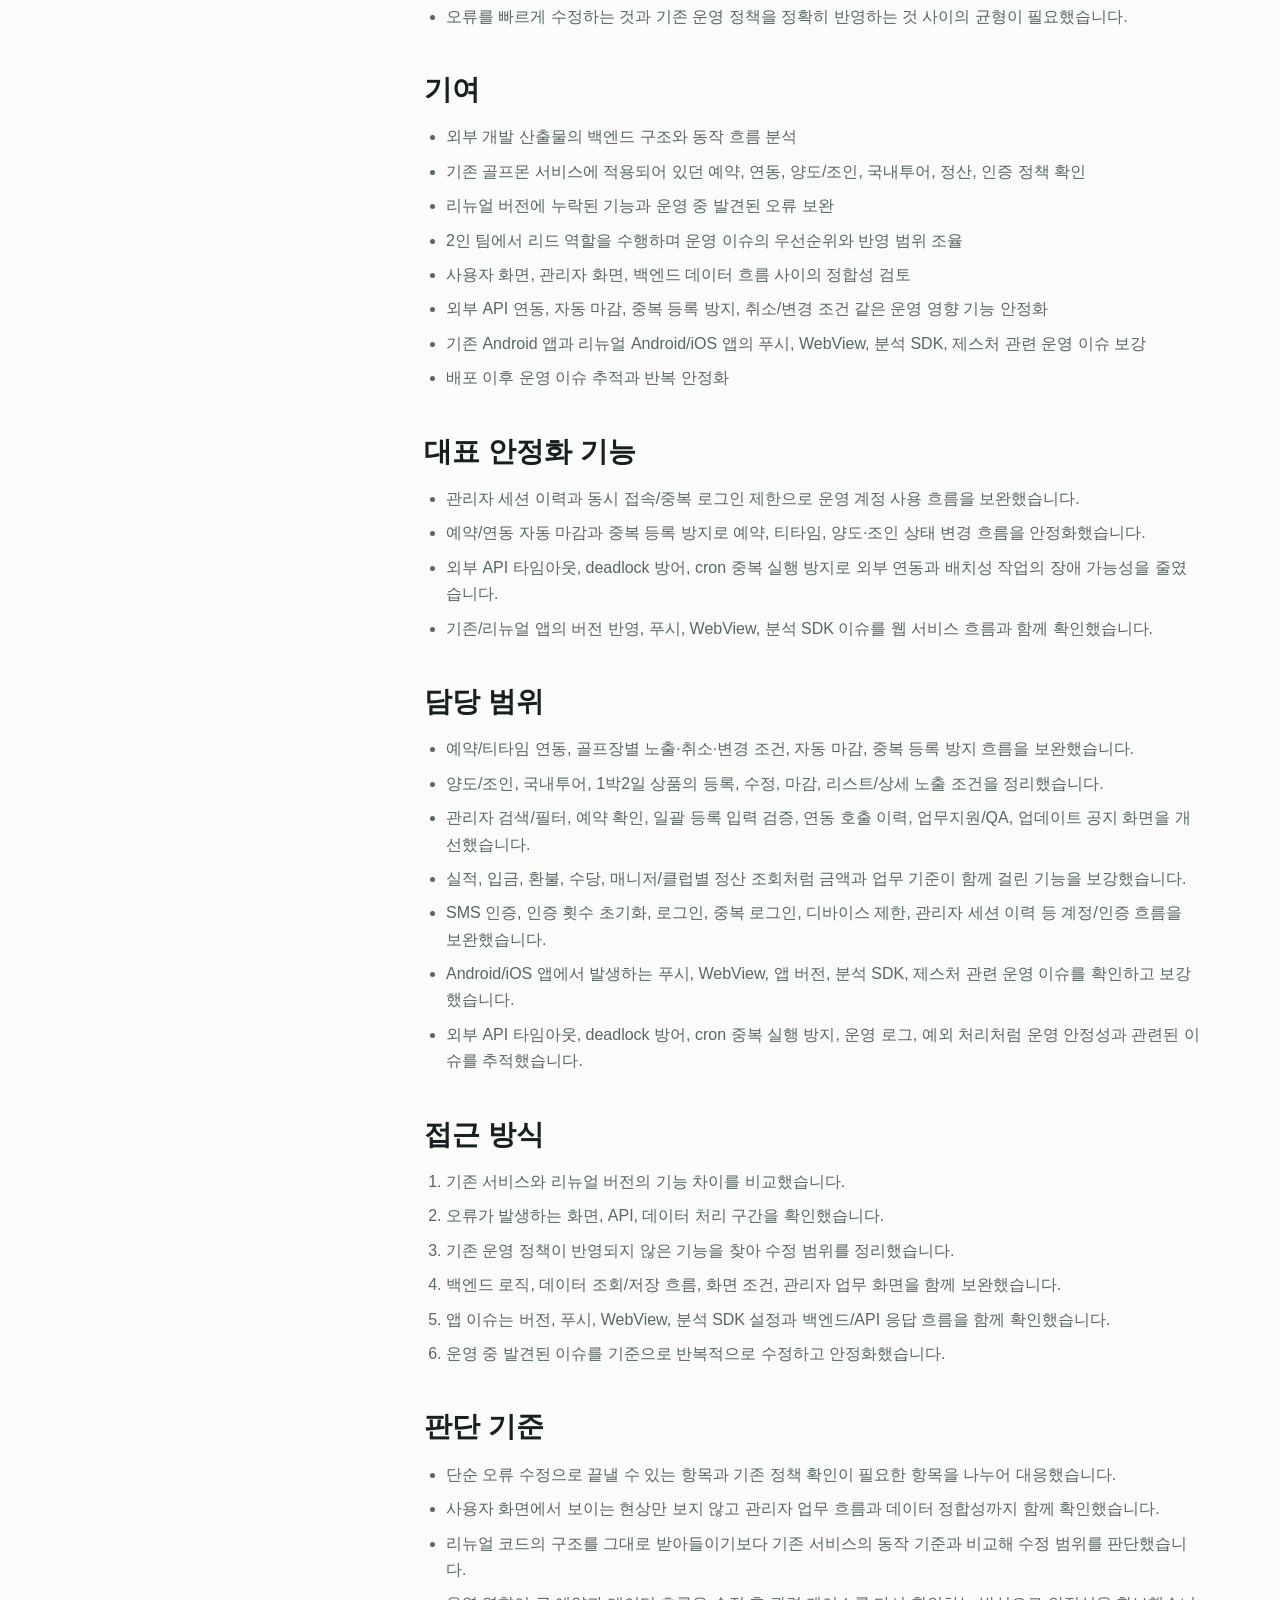
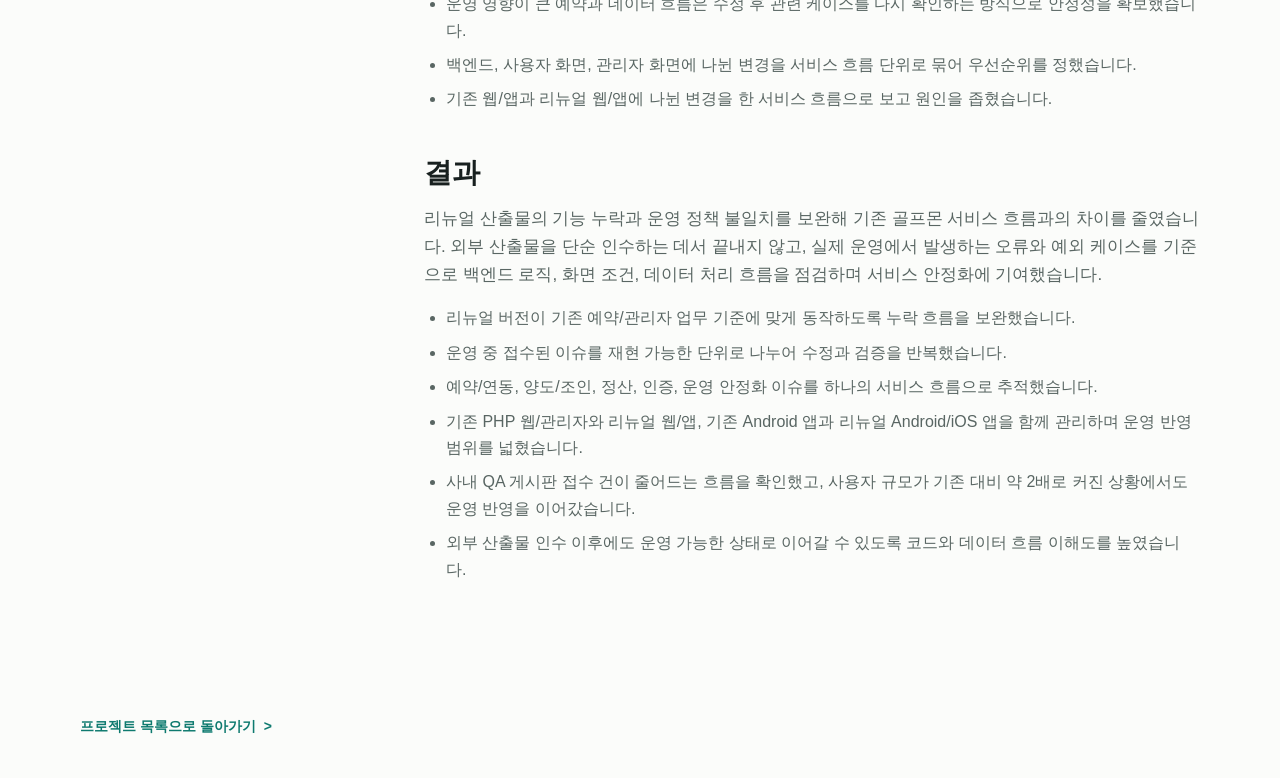
==== commit 28bfe246: "Expand Golfmon web and app operations scope" ====
--- a/projects/golfmon-renewal.html
+++ b/projects/golfmon-renewal.html
@@ -6,7 +6,7 @@
     <title>골프몬 리뉴얼 안정화 및 운영 반영 | 김동건</title>
     <meta
       name="description"
-      content="골프몬 리뉴얼 산출물을 운영 서비스 기준으로 검토하고 예약/연동, 관리자 업무, 정산, 인증, 운영 안정화 흐름을 보완한 프로젝트 사례입니다."
+      content="골프몬 리뉴얼 산출물을 운영 서비스 기준으로 검토하고 기존 웹/앱과 리뉴얼 웹/앱의 예약/연동, 관리자 업무, 정산, 인증, 운영 안정화 흐름을 보완한 프로젝트 사례입니다."
     >
     <link rel="stylesheet" href="../styles.css">
   </head>
@@ -26,14 +26,16 @@
         <h1>골프몬 리뉴얼 안정화 및 운영 반영</h1>
         <p>
           외부 개발 산출물을 인수해 기존 골프몬 서비스의 운영 정책, 데이터 흐름, 예외 케이스를 분석하고
-          누락 기능과 오류를 보완했습니다. 리뉴얼 결과물이 화면상 동작하는 수준을 넘어 실제 운영 흐름 안에서
-          안정적으로 사용될 수 있도록 백엔드, 사용자 화면, 관리자 화면 전반의 운영 이슈를 점검한 프로젝트입니다.
+          누락 기능과 오류를 보완했습니다. 기존 PHP 웹/관리자, 리뉴얼 백엔드/프론트, 기존 Android 앱과
+          리뉴얼 Android/iOS 앱을 함께 보며 실제 운영 흐름 안에서 안정적으로 사용될 수 있도록 점검한 프로젝트입니다.
         </p>
         <div class="tag-row">
           <span>Java</span>
           <span>Spring Boot</span>
           <span>PHP</span>
+          <span>Vue.js</span>
           <span>MySQL</span>
+          <span>Android/iOS</span>
           <span>AWS</span>
         </div>
       </section>
@@ -51,11 +53,11 @@
             </div>
             <div>
               <dt>Role</dt>
-              <dd>리드 개발, 백엔드 개발, 사용자/관리자 화면 운영 반영</dd>
+              <dd>리드 개발, 백엔드 개발, 사용자/관리자 화면 및 앱 운영 반영</dd>
             </div>
             <div>
               <dt>Focus</dt>
-              <dd>예약/연동, 양도/조인, 정산, 인증, 운영 안정화</dd>
+              <dd>예약/연동, 정산, 인증, 웹/앱 운영 안정화</dd>
             </div>
             <div>
               <dt>Team</dt>
@@ -78,6 +80,8 @@
             <p>
               운영 중인 서비스였기 때문에 단순 오류 수정뿐 아니라 예약/ERP 연동, 양도·조인,
               관리자 업무, 정산/실적, 인증/로그인 흐름과 기존 데이터의 정합성까지 함께 확인해야 했습니다.
+              또한 기존 웹/앱과 리뉴얼 웹/앱이 함께 운영되어 앱에서 보이는 현상도 백엔드, 관리자 설정,
+              WebView, 푸시, 버전 반영 흐름과 연결해 확인해야 했습니다.
             </p>
           </section>
 
@@ -87,6 +91,7 @@
               <li>기존 서비스가 이미 운영 중이어서 기능 수정이 실제 예약과 관리자 업무에 영향을 줄 수 있었습니다.</li>
               <li>리뉴얼 산출물만 보고 판단하기 어려운 정책은 기존 서비스 동작과 운영 담당자의 업무 흐름을 함께 확인해야 했습니다.</li>
               <li>기존 PHP 기반 흐름과 리뉴얼 백엔드 구조가 함께 얽혀 있어 데이터 조회/저장 흐름 전체를 확인해야 했습니다.</li>
+              <li>기존 Android 앱과 리뉴얼 Android/iOS 앱의 버전, 푸시, WebView, 분석 SDK 관련 이슈도 운영 안정화 범위에 포함됐습니다.</li>
               <li>오류를 빠르게 수정하는 것과 기존 운영 정책을 정확히 반영하는 것 사이의 균형이 필요했습니다.</li>
             </ul>
           </section>
@@ -100,6 +105,7 @@
               <li>2인 팀에서 리드 역할을 수행하며 운영 이슈의 우선순위와 반영 범위 조율</li>
               <li>사용자 화면, 관리자 화면, 백엔드 데이터 흐름 사이의 정합성 검토</li>
               <li>외부 API 연동, 자동 마감, 중복 등록 방지, 취소/변경 조건 같은 운영 영향 기능 안정화</li>
+              <li>기존 Android 앱과 리뉴얼 Android/iOS 앱의 푸시, WebView, 분석 SDK, 제스처 관련 운영 이슈 보강</li>
               <li>배포 이후 운영 이슈 추적과 반복 안정화</li>
             </ul>
           </section>
@@ -110,6 +116,7 @@
               <li>관리자 세션 이력과 동시 접속/중복 로그인 제한으로 운영 계정 사용 흐름을 보완했습니다.</li>
               <li>예약/연동 자동 마감과 중복 등록 방지로 예약, 티타임, 양도·조인 상태 변경 흐름을 안정화했습니다.</li>
               <li>외부 API 타임아웃, deadlock 방어, cron 중복 실행 방지로 외부 연동과 배치성 작업의 장애 가능성을 줄였습니다.</li>
+              <li>기존/리뉴얼 앱의 버전 반영, 푸시, WebView, 분석 SDK 이슈를 웹 서비스 흐름과 함께 확인했습니다.</li>
             </ul>
           </section>
 
@@ -121,6 +128,7 @@
               <li>관리자 검색/필터, 예약 확인, 일괄 등록 입력 검증, 연동 호출 이력, 업무지원/QA, 업데이트 공지 화면을 개선했습니다.</li>
               <li>실적, 입금, 환불, 수당, 매니저/클럽별 정산 조회처럼 금액과 업무 기준이 함께 걸린 기능을 보강했습니다.</li>
               <li>SMS 인증, 인증 횟수 초기화, 로그인, 중복 로그인, 디바이스 제한, 관리자 세션 이력 등 계정/인증 흐름을 보완했습니다.</li>
+              <li>Android/iOS 앱에서 발생하는 푸시, WebView, 앱 버전, 분석 SDK, 제스처 관련 운영 이슈를 확인하고 보강했습니다.</li>
               <li>외부 API 타임아웃, deadlock 방어, cron 중복 실행 방지, 운영 로그, 예외 처리처럼 운영 안정성과 관련된 이슈를 추적했습니다.</li>
             </ul>
           </section>
@@ -132,6 +140,7 @@
               <li>오류가 발생하는 화면, API, 데이터 처리 구간을 확인했습니다.</li>
               <li>기존 운영 정책이 반영되지 않은 기능을 찾아 수정 범위를 정리했습니다.</li>
               <li>백엔드 로직, 데이터 조회/저장 흐름, 화면 조건, 관리자 업무 화면을 함께 보완했습니다.</li>
+              <li>앱 이슈는 버전, 푸시, WebView, 분석 SDK 설정과 백엔드/API 응답 흐름을 함께 확인했습니다.</li>
               <li>운영 중 발견된 이슈를 기준으로 반복적으로 수정하고 안정화했습니다.</li>
             </ol>
           </section>
@@ -144,6 +153,7 @@
               <li>리뉴얼 코드의 구조를 그대로 받아들이기보다 기존 서비스의 동작 기준과 비교해 수정 범위를 판단했습니다.</li>
               <li>운영 영향이 큰 예약과 데이터 흐름은 수정 후 관련 케이스를 다시 확인하는 방식으로 안정성을 확보했습니다.</li>
               <li>백엔드, 사용자 화면, 관리자 화면에 나뉜 변경을 서비스 흐름 단위로 묶어 우선순위를 정했습니다.</li>
+              <li>기존 웹/앱과 리뉴얼 웹/앱에 나뉜 변경을 한 서비스 흐름으로 보고 원인을 좁혔습니다.</li>
             </ul>
           </section>
 
@@ -159,6 +169,7 @@
               <li>리뉴얼 버전이 기존 예약/관리자 업무 기준에 맞게 동작하도록 누락 흐름을 보완했습니다.</li>
               <li>운영 중 접수된 이슈를 재현 가능한 단위로 나누어 수정과 검증을 반복했습니다.</li>
               <li>예약/연동, 양도/조인, 정산, 인증, 운영 안정화 이슈를 하나의 서비스 흐름으로 추적했습니다.</li>
+              <li>기존 PHP 웹/관리자와 리뉴얼 웹/앱, 기존 Android 앱과 리뉴얼 Android/iOS 앱을 함께 관리하며 운영 반영 범위를 넓혔습니다.</li>
               <li>사내 QA 게시판 접수 건이 줄어드는 흐름을 확인했고, 사용자 규모가 기존 대비 약 2배로 커진 상황에서도 운영 반영을 이어갔습니다.</li>
               <li>외부 산출물 인수 이후에도 운영 가능한 상태로 이어갈 수 있도록 코드와 데이터 흐름 이해도를 높였습니다.</li>
             </ul>
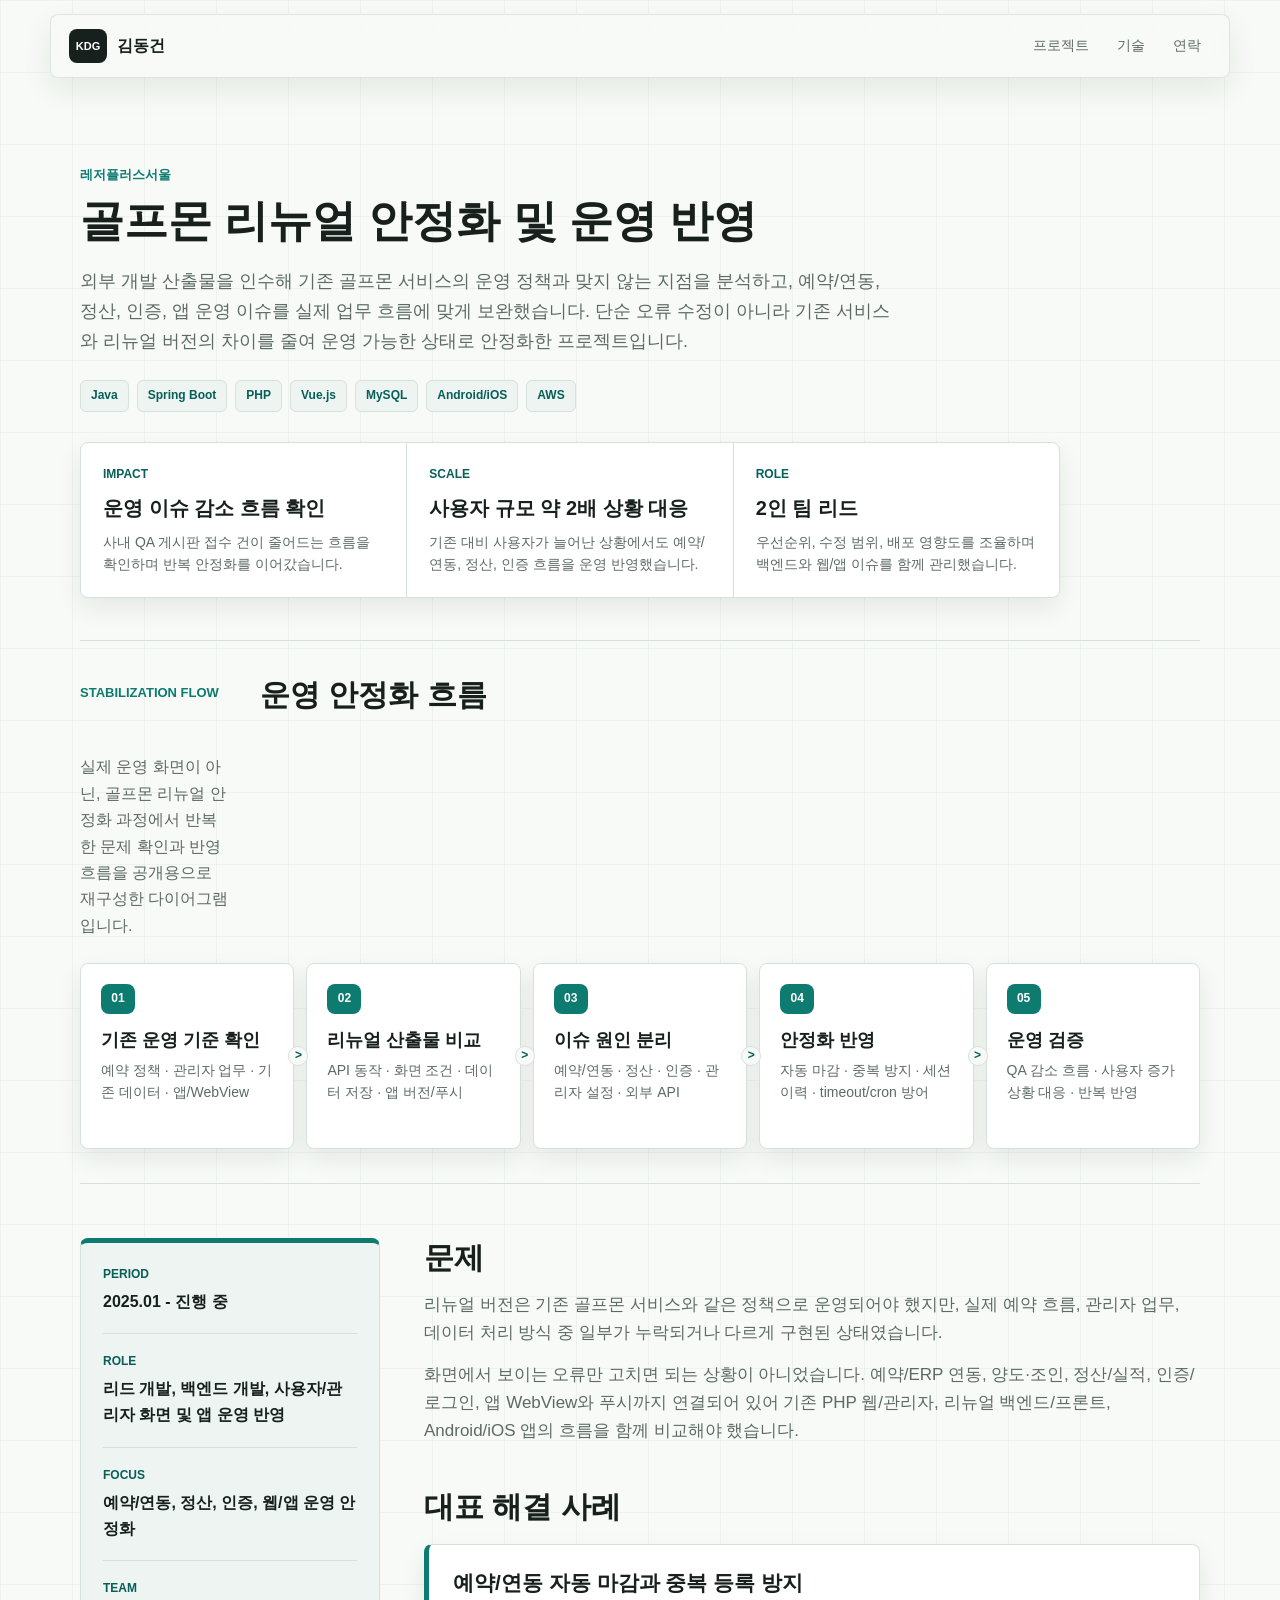
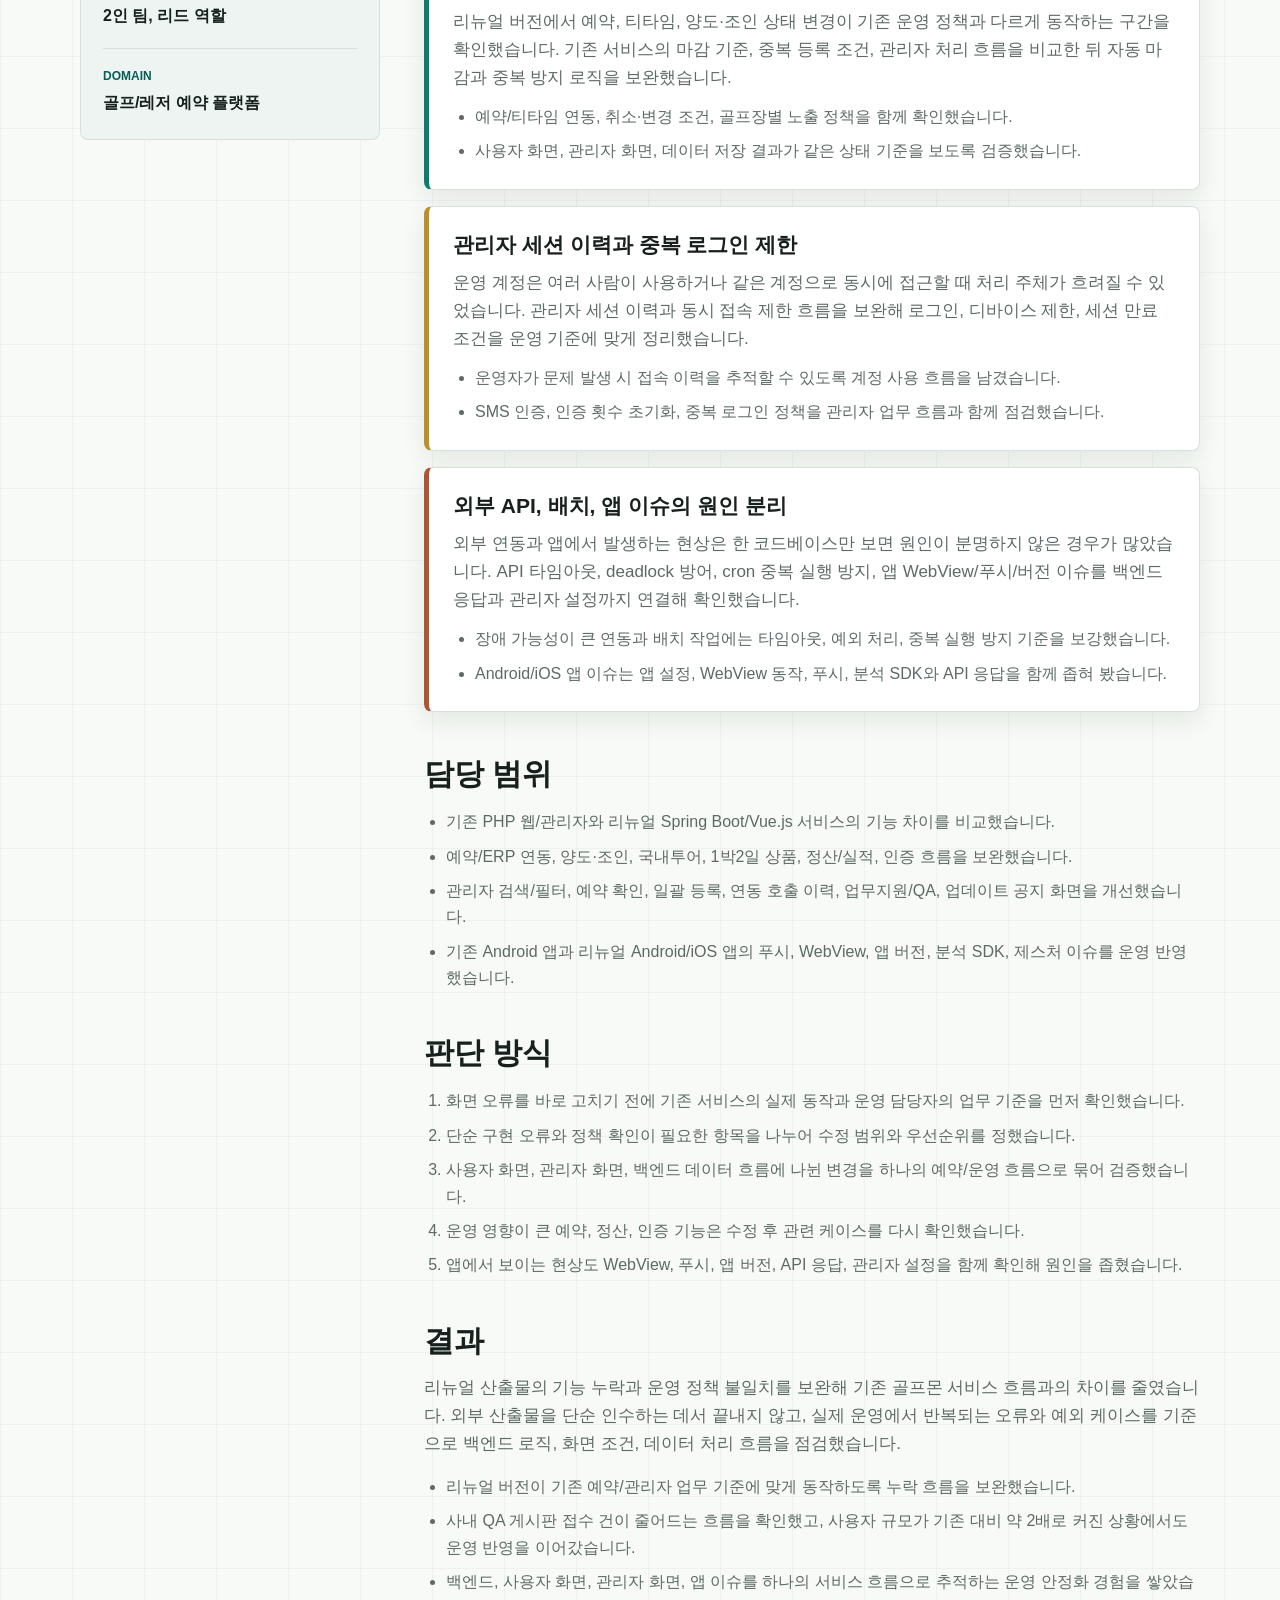
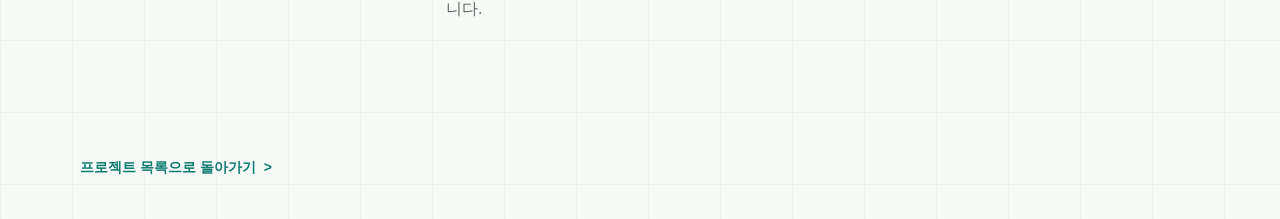
==== commit bffcdc57: "Refine project case studies and demo positioning" ====
--- a/projects/golfmon-renewal.html
+++ b/projects/golfmon-renewal.html
@@ -25,9 +25,9 @@
         <p class="eyebrow">레저플러스서울</p>
         <h1>골프몬 리뉴얼 안정화 및 운영 반영</h1>
         <p>
-          외부 개발 산출물을 인수해 기존 골프몬 서비스의 운영 정책, 데이터 흐름, 예외 케이스를 분석하고
-          누락 기능과 오류를 보완했습니다. 기존 PHP 웹/관리자, 리뉴얼 백엔드/프론트, 기존 Android 앱과
-          리뉴얼 Android/iOS 앱을 함께 보며 실제 운영 흐름 안에서 안정적으로 사용될 수 있도록 점검한 프로젝트입니다.
+          외부 개발 산출물을 인수해 기존 골프몬 서비스의 운영 정책과 맞지 않는 지점을 분석하고,
+          예약/연동, 정산, 인증, 앱 운영 이슈를 실제 업무 흐름에 맞게 보완했습니다.
+          단순 오류 수정이 아니라 기존 서비스와 리뉴얼 버전의 차이를 줄여 운영 가능한 상태로 안정화한 프로젝트입니다.
         </p>
         <div class="tag-row">
           <span>Java</span>
@@ -38,11 +38,62 @@
           <span>Android/iOS</span>
           <span>AWS</span>
         </div>
+        <div class="case-impact" aria-label="핵심 성과 요약">
+          <div>
+            <span>Impact</span>
+            <strong>운영 이슈 감소 흐름 확인</strong>
+            <p>사내 QA 게시판 접수 건이 줄어드는 흐름을 확인하며 반복 안정화를 이어갔습니다.</p>
+          </div>
+          <div>
+            <span>Scale</span>
+            <strong>사용자 규모 약 2배 상황 대응</strong>
+            <p>기존 대비 사용자가 늘어난 상황에서도 예약/연동, 정산, 인증 흐름을 운영 반영했습니다.</p>
+          </div>
+          <div>
+            <span>Role</span>
+            <strong>2인 팀 리드</strong>
+            <p>우선순위, 수정 범위, 배포 영향도를 조율하며 백엔드와 웹/앱 이슈를 함께 관리했습니다.</p>
+          </div>
+        </div>
       </section>
 
-      <figure class="project-visual">
-        <img src="../assets/backend-operations-hero.png" alt="백엔드 운영 안정화와 예약 서비스 흐름을 표현한 작업 공간 이미지">
-      </figure>
+      <section class="ops-flow" aria-labelledby="ops-flow-title">
+        <div class="ops-flow-header">
+          <p class="section-kicker">Stabilization Flow</p>
+          <h2 id="ops-flow-title">운영 안정화 흐름</h2>
+          <p>
+            실제 운영 화면이 아닌, 골프몬 리뉴얼 안정화 과정에서 반복한 문제 확인과 반영 흐름을
+            공개용으로 재구성한 다이어그램입니다.
+          </p>
+        </div>
+        <div class="ops-flow-track" aria-label="운영 안정화 단계">
+          <article class="ops-flow-step">
+            <span>01</span>
+            <h3>기존 운영 기준 확인</h3>
+            <p>예약 정책 · 관리자 업무 · 기존 데이터 · 앱/WebView</p>
+          </article>
+          <article class="ops-flow-step">
+            <span>02</span>
+            <h3>리뉴얼 산출물 비교</h3>
+            <p>API 동작 · 화면 조건 · 데이터 저장 · 앱 버전/푸시</p>
+          </article>
+          <article class="ops-flow-step">
+            <span>03</span>
+            <h3>이슈 원인 분리</h3>
+            <p>예약/연동 · 정산 · 인증 · 관리자 설정 · 외부 API</p>
+          </article>
+          <article class="ops-flow-step">
+            <span>04</span>
+            <h3>안정화 반영</h3>
+            <p>자동 마감 · 중복 방지 · 세션 이력 · timeout/cron 방어</p>
+          </article>
+          <article class="ops-flow-step">
+            <span>05</span>
+            <h3>운영 검증</h3>
+            <p>QA 감소 흐름 · 사용자 증가 상황 대응 · 반복 반영</p>
+          </article>
+        </div>
+      </section>
 
       <section class="case-layout">
         <aside class="case-summary" aria-label="프로젝트 요약">
@@ -74,104 +125,87 @@
           <section>
             <h2>문제</h2>
             <p>
-              리뉴얼 버전은 기존 골프몬 서비스와 동일하게 운영되어야 했지만, 실제 운영 정책,
-              화면 동작, 데이터 처리 방식 중 일부가 누락되거나 다르게 구현된 부분이 있었습니다.
+              리뉴얼 버전은 기존 골프몬 서비스와 같은 정책으로 운영되어야 했지만,
+              실제 예약 흐름, 관리자 업무, 데이터 처리 방식 중 일부가 누락되거나 다르게 구현된 상태였습니다.
             </p>
             <p>
-              운영 중인 서비스였기 때문에 단순 오류 수정뿐 아니라 예약/ERP 연동, 양도·조인,
-              관리자 업무, 정산/실적, 인증/로그인 흐름과 기존 데이터의 정합성까지 함께 확인해야 했습니다.
-              또한 기존 웹/앱과 리뉴얼 웹/앱이 함께 운영되어 앱에서 보이는 현상도 백엔드, 관리자 설정,
-              WebView, 푸시, 버전 반영 흐름과 연결해 확인해야 했습니다.
+              화면에서 보이는 오류만 고치면 되는 상황이 아니었습니다. 예약/ERP 연동, 양도·조인,
+              정산/실적, 인증/로그인, 앱 WebView와 푸시까지 연결되어 있어 기존 PHP 웹/관리자,
+              리뉴얼 백엔드/프론트, Android/iOS 앱의 흐름을 함께 비교해야 했습니다.
             </p>
           </section>
 
           <section>
-            <h2>운영 조건</h2>
-            <ul class="plain-list">
-              <li>기존 서비스가 이미 운영 중이어서 기능 수정이 실제 예약과 관리자 업무에 영향을 줄 수 있었습니다.</li>
-              <li>리뉴얼 산출물만 보고 판단하기 어려운 정책은 기존 서비스 동작과 운영 담당자의 업무 흐름을 함께 확인해야 했습니다.</li>
-              <li>기존 PHP 기반 흐름과 리뉴얼 백엔드 구조가 함께 얽혀 있어 데이터 조회/저장 흐름 전체를 확인해야 했습니다.</li>
-              <li>기존 Android 앱과 리뉴얼 Android/iOS 앱의 버전, 푸시, WebView, 분석 SDK 관련 이슈도 운영 안정화 범위에 포함됐습니다.</li>
-              <li>오류를 빠르게 수정하는 것과 기존 운영 정책을 정확히 반영하는 것 사이의 균형이 필요했습니다.</li>
-            </ul>
-          </section>
-
-          <section>
-            <h2>기여</h2>
-            <ul class="plain-list">
-              <li>외부 개발 산출물의 백엔드 구조와 동작 흐름 분석</li>
-              <li>기존 골프몬 서비스에 적용되어 있던 예약, 연동, 양도/조인, 국내투어, 정산, 인증 정책 확인</li>
-              <li>리뉴얼 버전에 누락된 기능과 운영 중 발견된 오류 보완</li>
-              <li>2인 팀에서 리드 역할을 수행하며 운영 이슈의 우선순위와 반영 범위 조율</li>
-              <li>사용자 화면, 관리자 화면, 백엔드 데이터 흐름 사이의 정합성 검토</li>
-              <li>외부 API 연동, 자동 마감, 중복 등록 방지, 취소/변경 조건 같은 운영 영향 기능 안정화</li>
-              <li>기존 Android 앱과 리뉴얼 Android/iOS 앱의 푸시, WebView, 분석 SDK, 제스처 관련 운영 이슈 보강</li>
-              <li>배포 이후 운영 이슈 추적과 반복 안정화</li>
-            </ul>
-          </section>
-
-          <section>
-            <h2>대표 안정화 기능</h2>
-            <ul class="plain-list">
-              <li>관리자 세션 이력과 동시 접속/중복 로그인 제한으로 운영 계정 사용 흐름을 보완했습니다.</li>
-              <li>예약/연동 자동 마감과 중복 등록 방지로 예약, 티타임, 양도·조인 상태 변경 흐름을 안정화했습니다.</li>
-              <li>외부 API 타임아웃, deadlock 방어, cron 중복 실행 방지로 외부 연동과 배치성 작업의 장애 가능성을 줄였습니다.</li>
-              <li>기존/리뉴얼 앱의 버전 반영, 푸시, WebView, 분석 SDK 이슈를 웹 서비스 흐름과 함께 확인했습니다.</li>
-            </ul>
+            <h2>대표 해결 사례</h2>
+            <div class="case-story-list">
+              <article class="case-story">
+                <h3>예약/연동 자동 마감과 중복 등록 방지</h3>
+                <p>
+                  리뉴얼 버전에서 예약, 티타임, 양도·조인 상태 변경이 기존 운영 정책과 다르게 동작하는 구간을 확인했습니다.
+                  기존 서비스의 마감 기준, 중복 등록 조건, 관리자 처리 흐름을 비교한 뒤 자동 마감과 중복 방지 로직을 보완했습니다.
+                </p>
+                <ul class="plain-list">
+                  <li>예약/티타임 연동, 취소·변경 조건, 골프장별 노출 정책을 함께 확인했습니다.</li>
+                  <li>사용자 화면, 관리자 화면, 데이터 저장 결과가 같은 상태 기준을 보도록 검증했습니다.</li>
+                </ul>
+              </article>
+              <article class="case-story">
+                <h3>관리자 세션 이력과 중복 로그인 제한</h3>
+                <p>
+                  운영 계정은 여러 사람이 사용하거나 같은 계정으로 동시에 접근할 때 처리 주체가 흐려질 수 있었습니다.
+                  관리자 세션 이력과 동시 접속 제한 흐름을 보완해 로그인, 디바이스 제한, 세션 만료 조건을 운영 기준에 맞게 정리했습니다.
+                </p>
+                <ul class="plain-list">
+                  <li>운영자가 문제 발생 시 접속 이력을 추적할 수 있도록 계정 사용 흐름을 남겼습니다.</li>
+                  <li>SMS 인증, 인증 횟수 초기화, 중복 로그인 정책을 관리자 업무 흐름과 함께 점검했습니다.</li>
+                </ul>
+              </article>
+              <article class="case-story">
+                <h3>외부 API, 배치, 앱 이슈의 원인 분리</h3>
+                <p>
+                  외부 연동과 앱에서 발생하는 현상은 한 코드베이스만 보면 원인이 분명하지 않은 경우가 많았습니다.
+                  API 타임아웃, deadlock 방어, cron 중복 실행 방지, 앱 WebView/푸시/버전 이슈를 백엔드 응답과 관리자 설정까지 연결해 확인했습니다.
+                </p>
+                <ul class="plain-list">
+                  <li>장애 가능성이 큰 연동과 배치 작업에는 타임아웃, 예외 처리, 중복 실행 방지 기준을 보강했습니다.</li>
+                  <li>Android/iOS 앱 이슈는 앱 설정, WebView 동작, 푸시, 분석 SDK와 API 응답을 함께 좁혀 봤습니다.</li>
+                </ul>
+              </article>
+            </div>
           </section>
 
           <section>
             <h2>담당 범위</h2>
             <ul class="plain-list">
-              <li>예약/티타임 연동, 골프장별 노출·취소·변경 조건, 자동 마감, 중복 등록 방지 흐름을 보완했습니다.</li>
-              <li>양도/조인, 국내투어, 1박2일 상품의 등록, 수정, 마감, 리스트/상세 노출 조건을 정리했습니다.</li>
-              <li>관리자 검색/필터, 예약 확인, 일괄 등록 입력 검증, 연동 호출 이력, 업무지원/QA, 업데이트 공지 화면을 개선했습니다.</li>
-              <li>실적, 입금, 환불, 수당, 매니저/클럽별 정산 조회처럼 금액과 업무 기준이 함께 걸린 기능을 보강했습니다.</li>
-              <li>SMS 인증, 인증 횟수 초기화, 로그인, 중복 로그인, 디바이스 제한, 관리자 세션 이력 등 계정/인증 흐름을 보완했습니다.</li>
-              <li>Android/iOS 앱에서 발생하는 푸시, WebView, 앱 버전, 분석 SDK, 제스처 관련 운영 이슈를 확인하고 보강했습니다.</li>
-              <li>외부 API 타임아웃, deadlock 방어, cron 중복 실행 방지, 운영 로그, 예외 처리처럼 운영 안정성과 관련된 이슈를 추적했습니다.</li>
+              <li>기존 PHP 웹/관리자와 리뉴얼 Spring Boot/Vue.js 서비스의 기능 차이를 비교했습니다.</li>
+              <li>예약/ERP 연동, 양도·조인, 국내투어, 1박2일 상품, 정산/실적, 인증 흐름을 보완했습니다.</li>
+              <li>관리자 검색/필터, 예약 확인, 일괄 등록, 연동 호출 이력, 업무지원/QA, 업데이트 공지 화면을 개선했습니다.</li>
+              <li>기존 Android 앱과 리뉴얼 Android/iOS 앱의 푸시, WebView, 앱 버전, 분석 SDK, 제스처 이슈를 운영 반영했습니다.</li>
             </ul>
           </section>
 
           <section>
-            <h2>접근 방식</h2>
+            <h2>판단 방식</h2>
             <ol class="step-list">
-              <li>기존 서비스와 리뉴얼 버전의 기능 차이를 비교했습니다.</li>
-              <li>오류가 발생하는 화면, API, 데이터 처리 구간을 확인했습니다.</li>
-              <li>기존 운영 정책이 반영되지 않은 기능을 찾아 수정 범위를 정리했습니다.</li>
-              <li>백엔드 로직, 데이터 조회/저장 흐름, 화면 조건, 관리자 업무 화면을 함께 보완했습니다.</li>
-              <li>앱 이슈는 버전, 푸시, WebView, 분석 SDK 설정과 백엔드/API 응답 흐름을 함께 확인했습니다.</li>
-              <li>운영 중 발견된 이슈를 기준으로 반복적으로 수정하고 안정화했습니다.</li>
+              <li>화면 오류를 바로 고치기 전에 기존 서비스의 실제 동작과 운영 담당자의 업무 기준을 먼저 확인했습니다.</li>
+              <li>단순 구현 오류와 정책 확인이 필요한 항목을 나누어 수정 범위와 우선순위를 정했습니다.</li>
+              <li>사용자 화면, 관리자 화면, 백엔드 데이터 흐름에 나뉜 변경을 하나의 예약/운영 흐름으로 묶어 검증했습니다.</li>
+              <li>운영 영향이 큰 예약, 정산, 인증 기능은 수정 후 관련 케이스를 다시 확인했습니다.</li>
+              <li>앱에서 보이는 현상도 WebView, 푸시, 앱 버전, API 응답, 관리자 설정을 함께 확인해 원인을 좁혔습니다.</li>
             </ol>
-          </section>
-
-          <section>
-            <h2>판단 기준</h2>
-            <ul class="plain-list">
-              <li>단순 오류 수정으로 끝낼 수 있는 항목과 기존 정책 확인이 필요한 항목을 나누어 대응했습니다.</li>
-              <li>사용자 화면에서 보이는 현상만 보지 않고 관리자 업무 흐름과 데이터 정합성까지 함께 확인했습니다.</li>
-              <li>리뉴얼 코드의 구조를 그대로 받아들이기보다 기존 서비스의 동작 기준과 비교해 수정 범위를 판단했습니다.</li>
-              <li>운영 영향이 큰 예약과 데이터 흐름은 수정 후 관련 케이스를 다시 확인하는 방식으로 안정성을 확보했습니다.</li>
-              <li>백엔드, 사용자 화면, 관리자 화면에 나뉜 변경을 서비스 흐름 단위로 묶어 우선순위를 정했습니다.</li>
-              <li>기존 웹/앱과 리뉴얼 웹/앱에 나뉜 변경을 한 서비스 흐름으로 보고 원인을 좁혔습니다.</li>
-            </ul>
           </section>
 
           <section>
             <h2>결과</h2>
             <p>
-              리뉴얼 산출물의 기능 누락과 운영 정책 불일치를 보완해 기존 골프몬 서비스 흐름과의
-              차이를 줄였습니다. 외부 산출물을 단순 인수하는 데서 끝내지 않고, 실제 운영에서 발생하는
-              오류와 예외 케이스를 기준으로 백엔드 로직, 화면 조건, 데이터 처리 흐름을 점검하며 서비스
-              안정화에 기여했습니다.
+              리뉴얼 산출물의 기능 누락과 운영 정책 불일치를 보완해 기존 골프몬 서비스 흐름과의 차이를 줄였습니다.
+              외부 산출물을 단순 인수하는 데서 끝내지 않고, 실제 운영에서 반복되는 오류와 예외 케이스를 기준으로
+              백엔드 로직, 화면 조건, 데이터 처리 흐름을 점검했습니다.
             </p>
             <ul class="plain-list">
               <li>리뉴얼 버전이 기존 예약/관리자 업무 기준에 맞게 동작하도록 누락 흐름을 보완했습니다.</li>
-              <li>운영 중 접수된 이슈를 재현 가능한 단위로 나누어 수정과 검증을 반복했습니다.</li>
-              <li>예약/연동, 양도/조인, 정산, 인증, 운영 안정화 이슈를 하나의 서비스 흐름으로 추적했습니다.</li>
-              <li>기존 PHP 웹/관리자와 리뉴얼 웹/앱, 기존 Android 앱과 리뉴얼 Android/iOS 앱을 함께 관리하며 운영 반영 범위를 넓혔습니다.</li>
               <li>사내 QA 게시판 접수 건이 줄어드는 흐름을 확인했고, 사용자 규모가 기존 대비 약 2배로 커진 상황에서도 운영 반영을 이어갔습니다.</li>
-              <li>외부 산출물 인수 이후에도 운영 가능한 상태로 이어갈 수 있도록 코드와 데이터 흐름 이해도를 높였습니다.</li>
+              <li>백엔드, 사용자 화면, 관리자 화면, 앱 이슈를 하나의 서비스 흐름으로 추적하는 운영 안정화 경험을 쌓았습니다.</li>
             </ul>
           </section>
         </div>
--- a/styles.css
+++ b/styles.css
@@ -1,14 +1,19 @@
 :root {
-  --ink: #18201f;
-  --muted: #596663;
-  --line: #dce3df;
-  --paper: #fbfcfa;
-  --soft: #eef4f1;
-  --accent: #0e7a6f;
-  --accent-deep: #075e57;
-  --rust: #a34f2d;
+  --ink: #17201d;
+  --ink-soft: #26332f;
+  --muted: #5d6a66;
+  --line: #d7e1dc;
+  --paper: #f7faf6;
+  --panel: #ffffff;
+  --soft: #edf4f1;
+  --soft-strong: #dcebe5;
+  --accent: #0d7b6f;
+  --accent-deep: #075f57;
+  --clay: #ad5635;
+  --gold: #bd8f2c;
   --white: #ffffff;
-  --shadow: 0 18px 45px rgba(16, 31, 29, 0.12);
+  --shadow: 0 18px 42px rgba(23, 32, 29, 0.1);
+  --shadow-soft: 0 10px 24px rgba(23, 32, 29, 0.08);
 }
 
 * {
@@ -22,7 +27,10 @@
 body {
   margin: 0;
   color: var(--ink);
-  background: var(--paper);
+  background:
+    linear-gradient(90deg, rgba(215, 225, 220, 0.34) 1px, transparent 1px) 0 0 / 72px 72px,
+    linear-gradient(180deg, rgba(215, 225, 220, 0.28) 1px, transparent 1px) 0 0 / 72px 72px,
+    var(--paper);
   font-family: -apple-system, BlinkMacSystemFont, "Segoe UI", "Apple SD Gothic Neo", "Noto Sans KR", sans-serif;
   line-height: 1.65;
 }
@@ -33,58 +41,98 @@
 
 .site-header {
   position: sticky;
-  top: 0;
+  top: 14px;
   z-index: 10;
   display: flex;
   align-items: center;
   justify-content: space-between;
   gap: 24px;
+  width: min(1180px, calc(100% - 48px));
   min-height: 64px;
-  padding: 0 40px;
-  background: rgba(251, 252, 250, 0.9);
-  border-bottom: 1px solid rgba(220, 227, 223, 0.8);
-  backdrop-filter: blur(14px);
+  margin: 14px auto 0;
+  padding: 0 18px;
+  border: 1px solid rgba(215, 225, 220, 0.82);
+  border-radius: 8px;
+  background: rgba(247, 250, 246, 0.86);
+  box-shadow: 0 12px 30px rgba(23, 32, 29, 0.08);
+  backdrop-filter: blur(16px);
 }
 
 .brand {
-  font-size: 17px;
-  font-weight: 800;
+  display: inline-flex;
+  align-items: center;
+  gap: 10px;
+  font-size: 16px;
+  font-weight: 900;
+  letter-spacing: 0;
   text-decoration: none;
+}
+
+.brand::before {
+  content: "KDG";
+  display: inline-flex;
+  align-items: center;
+  justify-content: center;
+  width: 38px;
+  height: 34px;
+  border-radius: 8px;
+  color: var(--white);
+  background: var(--ink);
+  font-size: 11px;
+  font-weight: 900;
+  letter-spacing: 0;
 }
 
 .nav-links {
   display: flex;
   align-items: center;
-  gap: 22px;
+  gap: 8px;
+  color: var(--muted);
   font-size: 14px;
-  color: var(--muted);
 }
 
 .nav-links a {
+  padding: 9px 10px;
+  border-radius: 8px;
   text-decoration: none;
 }
 
 .nav-links a:hover,
 .text-link:hover {
   color: var(--accent-deep);
+  background: rgba(13, 123, 111, 0.08);
 }
 
 .hero {
   position: relative;
   display: flex;
   align-items: center;
-  min-height: 72vh;
-  padding: 96px 40px 80px;
+  min-height: calc(100vh - 92px);
+  margin-top: -78px;
+  padding: 168px 40px 96px;
+  overflow: hidden;
+  color: var(--white);
   background-image:
-    linear-gradient(90deg, rgba(12, 24, 23, 0.82), rgba(12, 24, 23, 0.48), rgba(12, 24, 23, 0.2)),
+    linear-gradient(90deg, rgba(12, 21, 19, 0.9), rgba(12, 21, 19, 0.58), rgba(12, 21, 19, 0.18)),
+    linear-gradient(180deg, rgba(12, 21, 19, 0.16), rgba(12, 21, 19, 0.72)),
     url("./assets/backend-operations-hero.png");
   background-position: center;
   background-size: cover;
-  color: var(--white);
+}
+
+.hero::after {
+  content: "";
+  position: absolute;
+  inset: auto 0 0;
+  height: 96px;
+  background: linear-gradient(180deg, rgba(247, 250, 246, 0), var(--paper));
+  pointer-events: none;
 }
 
 .hero-content {
-  width: min(720px, 100%);
+  position: relative;
+  z-index: 1;
+  width: min(1180px, 100%);
   margin: 0 auto;
 }
 
@@ -94,26 +142,35 @@
   margin: 0 0 10px;
   color: var(--accent);
   font-size: 13px;
-  font-weight: 800;
+  font-weight: 900;
+  letter-spacing: 0;
   text-transform: uppercase;
 }
 
 .hero .eyebrow {
-  color: #bdeee3;
+  display: inline-flex;
+  align-items: center;
+  min-height: 30px;
+  padding: 0 10px;
+  border: 1px solid rgba(189, 238, 227, 0.38);
+  border-radius: 8px;
+  color: #c6f2e9;
+  background: rgba(255, 255, 255, 0.08);
 }
 
 .hero h1 {
-  margin: 0;
-  font-size: 56px;
-  line-height: 1.08;
+  width: min(760px, 100%);
+  margin: 18px 0 0;
+  font-size: 70px;
+  line-height: 1.04;
   letter-spacing: 0;
 }
 
 .hero-copy {
-  width: min(640px, 100%);
+  width: min(670px, 100%);
   margin: 24px 0 0;
   color: rgba(255, 255, 255, 0.9);
-  font-size: 19px;
+  font-size: 20px;
 }
 
 .hero-actions {
@@ -127,12 +184,13 @@
   display: inline-flex;
   align-items: center;
   justify-content: center;
-  min-height: 44px;
+  min-height: 46px;
   padding: 10px 18px;
   border: 1px solid transparent;
   border-radius: 8px;
   font-size: 14px;
-  font-weight: 800;
+  font-weight: 900;
+  letter-spacing: 0;
   text-decoration: none;
   white-space: nowrap;
 }
@@ -140,6 +198,7 @@
 .button.primary {
   background: var(--accent);
   color: var(--white);
+  box-shadow: 0 12px 24px rgba(13, 123, 111, 0.25);
 }
 
 .button.primary:hover {
@@ -148,7 +207,7 @@
 
 .button.secondary {
   color: var(--white);
-  border-color: rgba(255, 255, 255, 0.5);
+  border-color: rgba(255, 255, 255, 0.45);
   background: rgba(255, 255, 255, 0.08);
 }
 
@@ -157,64 +216,141 @@
   background: rgba(255, 255, 255, 0.16);
 }
 
+.hero-meta {
+  display: grid;
+  grid-template-columns: repeat(3, minmax(0, 1fr));
+  width: min(760px, 100%);
+  margin: 52px 0 0;
+  border-top: 1px solid rgba(255, 255, 255, 0.24);
+  border-bottom: 1px solid rgba(255, 255, 255, 0.24);
+}
+
+.hero-meta div {
+  padding: 18px 20px 18px 0;
+}
+
+.hero-meta div + div {
+  padding-left: 20px;
+  border-left: 1px solid rgba(255, 255, 255, 0.2);
+}
+
+.hero-meta dt {
+  color: #bdeee3;
+  font-size: 12px;
+  font-weight: 900;
+  letter-spacing: 0;
+  text-transform: uppercase;
+}
+
+.hero-meta dd {
+  margin: 4px 0 0;
+  color: var(--white);
+  font-size: 18px;
+  font-weight: 900;
+}
+
 .section {
   width: min(1120px, calc(100% - 48px));
   margin: 0 auto;
-  padding: 76px 0;
+  padding: 86px 0;
 }
 
 .section-header {
-  max-width: 740px;
-  margin-bottom: 28px;
+  display: grid;
+  grid-template-columns: 150px minmax(0, 1fr);
+  gap: 30px;
+  align-items: start;
+  max-width: none;
+  margin-bottom: 34px;
 }
 
 .section-header h2,
 .contact-band h2,
 .case-content h2 {
   margin: 0;
-  font-size: 28px;
+  font-size: 30px;
   line-height: 1.3;
   letter-spacing: 0;
 }
 
+.section-kicker {
+  padding-top: 7px;
+}
+
 .intro-section {
-  padding-top: 56px;
+  padding-top: 64px;
 }
 
 .intro-grid {
   display: grid;
-  grid-template-columns: 1fr 1fr;
-  gap: 28px;
-  color: var(--muted);
-  font-size: 17px;
+  grid-template-columns: 1.1fr 0.9fr;
+  gap: 34px;
+  padding: 34px 0 0;
+  border-top: 1px solid var(--line);
+  color: var(--muted);
+  font-size: 18px;
 }
 
 .intro-grid p {
   margin: 0;
 }
 
+.intro-grid p:first-child {
+  color: var(--ink-soft);
+  font-size: 22px;
+  font-weight: 800;
+  line-height: 1.5;
+}
+
 .timeline-list {
+  position: relative;
+  display: grid;
+  gap: 0;
   border-top: 1px solid var(--line);
 }
 
+.timeline-list::before {
+  content: "";
+  position: absolute;
+  top: 0;
+  bottom: 0;
+  left: 199px;
+  width: 1px;
+  background: var(--line);
+}
+
 .timeline-item {
-  display: grid;
-  grid-template-columns: 180px minmax(0, 1fr);
-  gap: 28px;
-  padding: 26px 0;
+  position: relative;
+  display: grid;
+  grid-template-columns: 170px minmax(0, 1fr);
+  gap: 60px;
+  padding: 30px 0;
   border-bottom: 1px solid var(--line);
 }
 
+.timeline-item::before {
+  content: "";
+  position: absolute;
+  top: 38px;
+  left: 194px;
+  width: 11px;
+  height: 11px;
+  border: 2px solid var(--paper);
+  border-radius: 50%;
+  background: var(--accent);
+  box-shadow: 0 0 0 1px var(--accent);
+}
+
 .timeline-period {
   margin: 0;
-  color: var(--accent-deep);
+  color: var(--clay);
   font-size: 13px;
   font-weight: 900;
 }
 
 .timeline-item h3 {
   margin: 0 0 8px;
-  font-size: 20px;
+  font-size: 21px;
   line-height: 1.35;
   letter-spacing: 0;
 }
@@ -228,27 +364,55 @@
 .strength-list {
   display: grid;
   grid-template-columns: repeat(3, minmax(0, 1fr));
-  gap: 18px;
+  gap: 16px;
 }
 
 .strength-item {
-  padding: 24px;
-  border-top: 3px solid var(--accent);
-  background: var(--white);
-  box-shadow: var(--shadow);
+  position: relative;
+  min-height: 236px;
+  padding: 26px;
+  border: 1px solid var(--line);
+  border-radius: 8px;
+  background: linear-gradient(180deg, var(--panel), #f9fbf8);
+  box-shadow: var(--shadow-soft);
+}
+
+.strength-item::before {
+  content: "";
+  position: absolute;
+  inset: 0 auto 0 0;
+  width: 5px;
+  border-radius: 8px 0 0 8px;
+  background: var(--accent);
+}
+
+.strength-item:nth-child(2)::before {
+  background: var(--clay);
+}
+
+.strength-item:nth-child(3)::before {
+  background: var(--gold);
 }
 
 .strength-item .number {
-  color: var(--rust);
-  font-size: 13px;
+  display: inline-flex;
+  align-items: center;
+  justify-content: center;
+  width: 34px;
+  height: 34px;
+  border: 1px solid var(--line);
+  border-radius: 8px;
+  color: var(--ink);
+  background: var(--soft);
+  font-size: 12px;
   font-weight: 900;
 }
 
 .strength-item h3,
 .project-card h3,
 .skill-groups h3 {
-  margin: 10px 0 8px;
-  font-size: 19px;
+  margin: 16px 0 9px;
+  font-size: 20px;
   line-height: 1.35;
   letter-spacing: 0;
 }
@@ -267,24 +431,68 @@
 .project-grid {
   display: grid;
   grid-template-columns: repeat(3, minmax(0, 1fr));
-  gap: 18px;
+  gap: 16px;
 }
 
 .project-card {
+  position: relative;
   display: flex;
   flex-direction: column;
-  min-height: 360px;
-  padding: 24px;
+  min-height: 330px;
+  padding: 28px;
+  overflow: hidden;
   border: 1px solid var(--line);
   border-radius: 8px;
-  background: var(--white);
+  background: var(--panel);
+  box-shadow: var(--shadow-soft);
+}
+
+.project-card::before {
+  content: "";
+  position: absolute;
+  inset: 0 0 auto;
+  height: 5px;
+  background: var(--soft-strong);
+}
+
+.project-card.featured {
+  border-color: var(--ink);
+  color: var(--white);
+  background:
+    linear-gradient(135deg, rgba(13, 123, 111, 0.24), rgba(173, 86, 53, 0.18)),
+    var(--ink);
+}
+
+.project-card.featured::before {
+  background: var(--accent);
+}
+
+.project-card.featured p,
+.project-card.featured .project-meta {
+  color: rgba(255, 255, 255, 0.78);
+}
+
+.project-card.featured .text-link {
+  color: var(--white);
+}
+
+.project-card.accent-gold::before {
+  background: var(--gold);
+}
+
+.project-card.accent-clay::before {
+  background: var(--clay);
+}
+
+.project-card.demo-card::before {
+  background: var(--soft-strong);
 }
 
 .tag-row {
   display: flex;
   flex-wrap: wrap;
   gap: 8px;
-  margin-top: 22px;
+  margin-top: 24px;
 }
 
 .tag-row span {
@@ -293,11 +501,85 @@
   min-height: 30px;
   padding: 5px 10px;
   border: 1px solid var(--line);
-  border-radius: 999px;
+  border-radius: 6px;
   color: var(--accent-deep);
   background: var(--soft);
   font-size: 12px;
-  font-weight: 800;
+  font-weight: 900;
+}
+
+.project-card.featured .tag-row span {
+  color: var(--white);
+  border-color: rgba(255, 255, 255, 0.28);
+  background: rgba(255, 255, 255, 0.1);
+}
+
+.public-demo-block {
+  display: grid;
+  grid-template-columns: 300px minmax(0, 1fr);
+  gap: 30px;
+  align-items: start;
+  margin-top: 34px;
+  padding-top: 30px;
+  border-top: 1px solid var(--line);
+}
+
+.public-demo-copy h3 {
+  margin: 0;
+  font-size: 24px;
+  line-height: 1.35;
+}
+
+.public-demo-copy p:not(.section-kicker) {
+  margin: 10px 0 0;
+  color: var(--muted);
+}
+
+.public-demo-block .project-card {
+  min-height: 0;
+}
+
+.case-impact {
+  display: grid;
+  grid-template-columns: repeat(3, minmax(0, 1fr));
+  gap: 1px;
+  max-width: 980px;
+  margin: 30px 0 0;
+  overflow: hidden;
+  border: 1px solid var(--line);
+  border-radius: 8px;
+  background: var(--line);
+  box-shadow: var(--shadow-soft);
+}
+
+.case-impact div {
+  min-height: 148px;
+  padding: 22px;
+  background: var(--panel);
+}
+
+.case-impact span {
+  display: block;
+  color: var(--accent-deep);
+  font-size: 12px;
+  font-weight: 900;
+  letter-spacing: 0;
+  text-transform: uppercase;
+}
+
+.case-impact strong {
+  display: block;
+  margin-top: 10px;
+  color: var(--ink);
+  font-size: 20px;
+  line-height: 1.35;
+}
+
+.case-impact p {
+  margin: 10px 0 0;
+  color: var(--muted);
+  font-size: 14px;
+  line-height: 1.55;
 }
 
 .text-link {
@@ -305,7 +587,7 @@
   align-items: center;
   width: fit-content;
   margin-top: auto;
-  padding-top: 24px;
+  padding-top: 26px;
   color: var(--accent);
   font-size: 14px;
   font-weight: 900;
@@ -319,18 +601,29 @@
 
 .skill-groups {
   display: grid;
-  grid-template-columns: repeat(2, minmax(0, 1fr));
+  grid-template-columns: repeat(4, minmax(0, 1fr));
   gap: 1px;
   overflow: hidden;
   border: 1px solid var(--line);
   border-radius: 8px;
   background: var(--line);
+  box-shadow: var(--shadow-soft);
 }
 
 .skill-groups div {
-  min-height: 150px;
+  min-height: 190px;
   padding: 24px;
-  background: var(--white);
+  background: var(--panel);
+}
+
+.skill-groups div:nth-child(4n + 1) {
+  background: #fbfdfb;
+}
+
+.skill-groups h3 {
+  margin-top: 0;
+  color: var(--ink);
+  font-size: 18px;
 }
 
 .contact-band {
@@ -339,11 +632,13 @@
   justify-content: space-between;
   gap: 24px;
   width: min(1120px, calc(100% - 48px));
-  margin: 0 auto 76px;
-  padding: 32px;
-  border-radius: 8px;
-  background: var(--ink);
+  margin: 10px auto 76px;
+  padding: 34px;
+  border-radius: 8px;
   color: var(--white);
+  background:
+    linear-gradient(90deg, rgba(13, 123, 111, 0.24), transparent 52%),
+    var(--ink);
 }
 
 .contact-band .section-kicker {
@@ -368,7 +663,7 @@
 }
 
 .project-hero {
-  padding: 76px 0 40px;
+  padding: 86px 0 42px;
 }
 
 .project-hero.compact {
@@ -381,6 +676,8 @@
   font-size: 44px;
   line-height: 1.18;
   letter-spacing: 0;
+  overflow-wrap: break-word;
+  word-break: keep-all;
 }
 
 .project-hero p:not(.eyebrow) {
@@ -388,6 +685,13 @@
   margin: 20px 0 0;
   color: var(--muted);
   font-size: 18px;
+}
+
+.project-hero .case-impact p {
+  max-width: none;
+  margin: 10px 0 0;
+  font-size: 14px;
+  line-height: 1.55;
 }
 
 .project-visual {
@@ -403,6 +707,96 @@
   box-shadow: var(--shadow);
 }
 
+.ops-flow {
+  margin: 0 0 54px;
+  padding: 34px 0;
+  border-top: 1px solid var(--line);
+  border-bottom: 1px solid var(--line);
+}
+
+.ops-flow-header {
+  display: grid;
+  grid-template-columns: 150px minmax(0, 1fr);
+  gap: 30px;
+  align-items: start;
+  margin-bottom: 24px;
+}
+
+.ops-flow-header h2 {
+  margin: 0;
+  font-size: 30px;
+  line-height: 1.3;
+}
+
+.ops-flow-header p:not(.section-kicker) {
+  max-width: 720px;
+  margin: 10px 0 0;
+  color: var(--muted);
+  font-size: 16px;
+}
+
+.ops-flow-track {
+  display: grid;
+  grid-template-columns: repeat(5, minmax(0, 1fr));
+  gap: 12px;
+}
+
+.ops-flow-step {
+  position: relative;
+  min-height: 186px;
+  padding: 20px;
+  border: 1px solid var(--line);
+  border-radius: 8px;
+  background: var(--panel);
+  box-shadow: var(--shadow-soft);
+}
+
+.ops-flow-step:not(:last-child)::after {
+  content: ">";
+  position: absolute;
+  top: 50%;
+  right: -15px;
+  z-index: 1;
+  display: inline-flex;
+  align-items: center;
+  justify-content: center;
+  width: 18px;
+  height: 18px;
+  transform: translateY(-50%);
+  border: 1px solid var(--line);
+  border-radius: 50%;
+  color: var(--accent-deep);
+  background: var(--paper);
+  font-size: 12px;
+  font-weight: 900;
+}
+
+.ops-flow-step span {
+  display: inline-flex;
+  align-items: center;
+  justify-content: center;
+  width: 34px;
+  height: 30px;
+  border-radius: 8px;
+  color: var(--white);
+  background: var(--accent);
+  font-size: 12px;
+  font-weight: 900;
+}
+
+.ops-flow-step h3 {
+  margin: 14px 0 8px;
+  font-size: 18px;
+  line-height: 1.35;
+}
+
+.ops-flow-step p {
+  margin: 0;
+  color: var(--muted);
+  font-size: 14px;
+  line-height: 1.55;
+}
+
 .case-layout {
   display: grid;
   grid-template-columns: 300px minmax(0, 1fr);
@@ -418,7 +812,9 @@
 .case-summary {
   position: sticky;
   top: 92px;
-  border-top: 3px solid var(--accent);
+  border: 1px solid var(--line);
+  border-top: 5px solid var(--accent);
+  border-radius: 8px;
   background: var(--soft);
 }
 
@@ -437,6 +833,7 @@
   color: var(--accent-deep);
   font-size: 12px;
   font-weight: 900;
+  letter-spacing: 0;
   text-transform: uppercase;
 }
 
@@ -457,6 +854,43 @@
   font-size: 17px;
 }
 
+.case-story-list {
+  display: grid;
+  gap: 16px;
+  margin-top: 18px;
+}
+
+.case-story {
+  padding: 24px;
+  border: 1px solid var(--line);
+  border-left: 5px solid var(--accent);
+  border-radius: 8px;
+  background: var(--panel);
+  box-shadow: var(--shadow-soft);
+}
+
+.case-story:nth-child(2) {
+  border-left-color: var(--gold);
+}
+
+.case-story:nth-child(3) {
+  border-left-color: var(--clay);
+}
+
+.case-story h3 {
+  margin: 0;
+  font-size: 21px;
+  line-height: 1.35;
+}
+
+.case-story p {
+  margin-top: 10px;
+}
+
+.case-story .plain-list {
+  margin-top: 12px;
+}
+
 .plain-list,
 .step-list {
   margin: 16px 0 0;
@@ -469,39 +903,73 @@
   margin-top: 8px;
 }
 
+@media (max-width: 1100px) {
+  .project-grid,
+  .skill-groups {
+    grid-template-columns: repeat(2, minmax(0, 1fr));
+  }
+}
+
 @media (max-width: 920px) {
   .site-header {
-    padding: 0 24px;
+    width: min(100% - 32px, 1180px);
+    padding: 0 14px;
   }
 
   .hero {
-    min-height: 68vh;
-    padding: 84px 24px 64px;
+    min-height: 74vh;
+    padding: 150px 24px 76px;
   }
 
   .hero h1 {
-    font-size: 42px;
+    font-size: 48px;
   }
 
   .hero-copy {
-    font-size: 17px;
-  }
-
+    font-size: 18px;
+  }
+
+  .hero-meta,
   .intro-grid,
+  .section-header,
+  .ops-flow-header,
   .timeline-item,
   .strength-list,
   .project-grid,
-  .skill-groups,
+  .public-demo-block,
+  .case-impact,
+  .ops-flow-track,
   .case-layout {
     grid-template-columns: 1fr;
   }
 
+  .timeline-list::before,
+  .timeline-item::before {
+    display: none;
+  }
+
+  .timeline-item {
+    gap: 10px;
+  }
+
   .project-card {
     min-height: 0;
   }
 
   .case-summary {
     position: static;
+  }
+
+  .ops-flow-step {
+    min-height: 0;
+  }
+
+  .ops-flow-step:not(:last-child)::after {
+    top: auto;
+    right: auto;
+    bottom: -15px;
+    left: 50%;
+    transform: translateX(-50%) rotate(90deg);
   }
 
   .contact-band {
@@ -516,27 +984,58 @@
     flex-direction: column;
     gap: 8px;
     min-height: 0;
-    padding: 14px 18px;
+    padding: 14px;
   }
 
   .nav-links {
     flex-wrap: wrap;
-    gap: 12px;
+    gap: 4px;
+  }
+
+  .nav-links a {
+    padding: 7px 8px;
   }
 
   .hero {
-    min-height: 70vh;
-    padding: 72px 20px 56px;
+    min-height: 76vh;
+    padding: 130px 20px 44px;
     background-position: 58% center;
   }
 
   .hero h1 {
-    font-size: 36px;
-  }
-
-  .hero-actions,
-  .button {
+    font-size: 40px;
+  }
+
+  .hero-copy {
+    font-size: 17px;
+  }
+
+  .hero-actions {
     width: 100%;
+  }
+
+  .hero-actions .button {
+    flex: 1 1 0;
+    min-width: 0;
+  }
+
+  .hero-meta {
+    margin-top: 24px;
+  }
+
+  .hero-meta div,
+  .hero-meta div + div {
+    padding: 10px 0;
+    border-left: 0;
+    border-top: 1px solid rgba(255, 255, 255, 0.18);
+  }
+
+  .hero-meta dd {
+    font-size: 16px;
+  }
+
+  .hero-meta div:first-child {
+    border-top: 0;
   }
 
   .section,
@@ -548,16 +1047,35 @@
   }
 
   .section {
-    padding: 54px 0;
+    padding: 60px 0;
+  }
+
+  .section-header {
+    gap: 6px;
   }
 
   .section-header h2,
+  .ops-flow-header h2,
   .contact-band h2 {
-    font-size: 24px;
+    font-size: 25px;
+  }
+
+  .intro-grid p:first-child {
+    font-size: 19px;
+  }
+
+  .strength-item,
+  .project-card,
+  .skill-groups div {
+    padding: 22px;
+  }
+
+  .skill-groups {
+    grid-template-columns: 1fr;
   }
 
   .project-hero {
-    padding: 52px 0 30px;
+    padding: 58px 0 30px;
   }
 
   .project-hero h1 {
@@ -565,6 +1083,7 @@
   }
 
   .project-hero p:not(.eyebrow),
+  .case-impact p,
   .case-content p {
     font-size: 16px;
   }
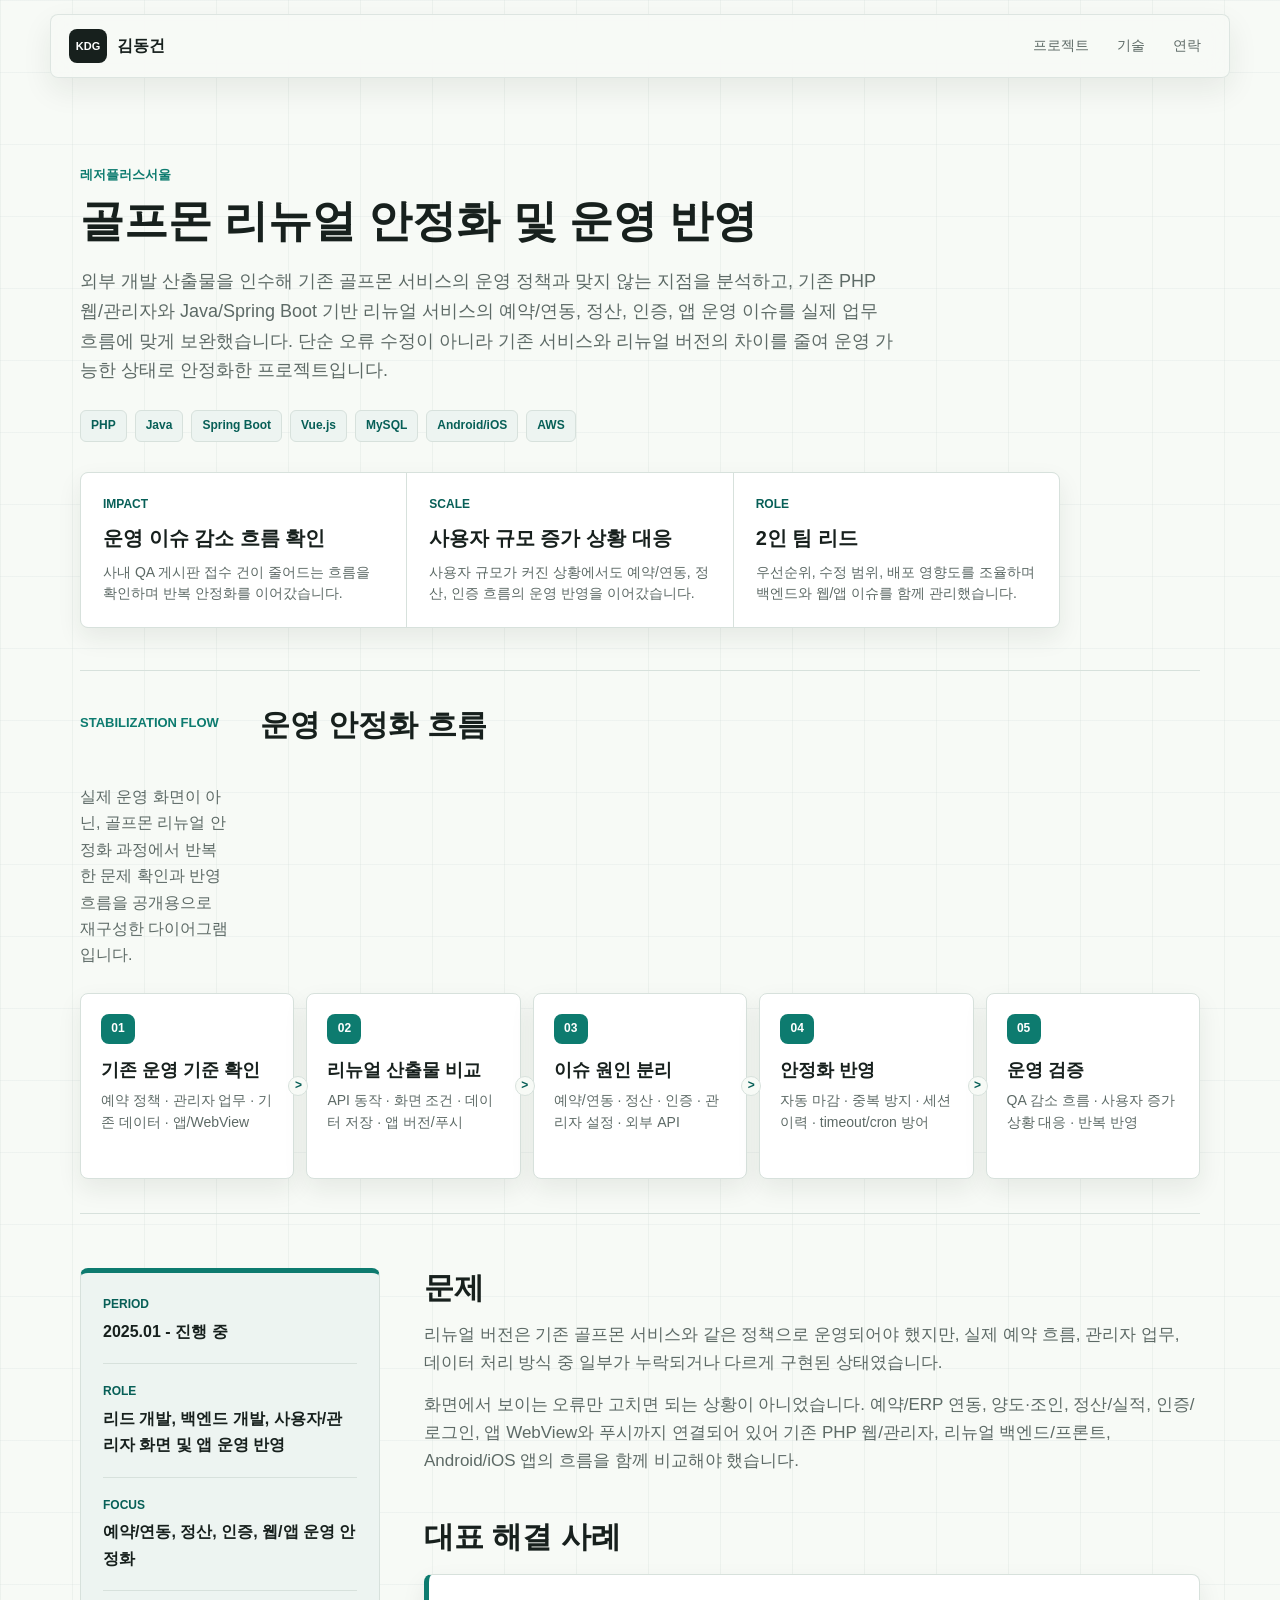
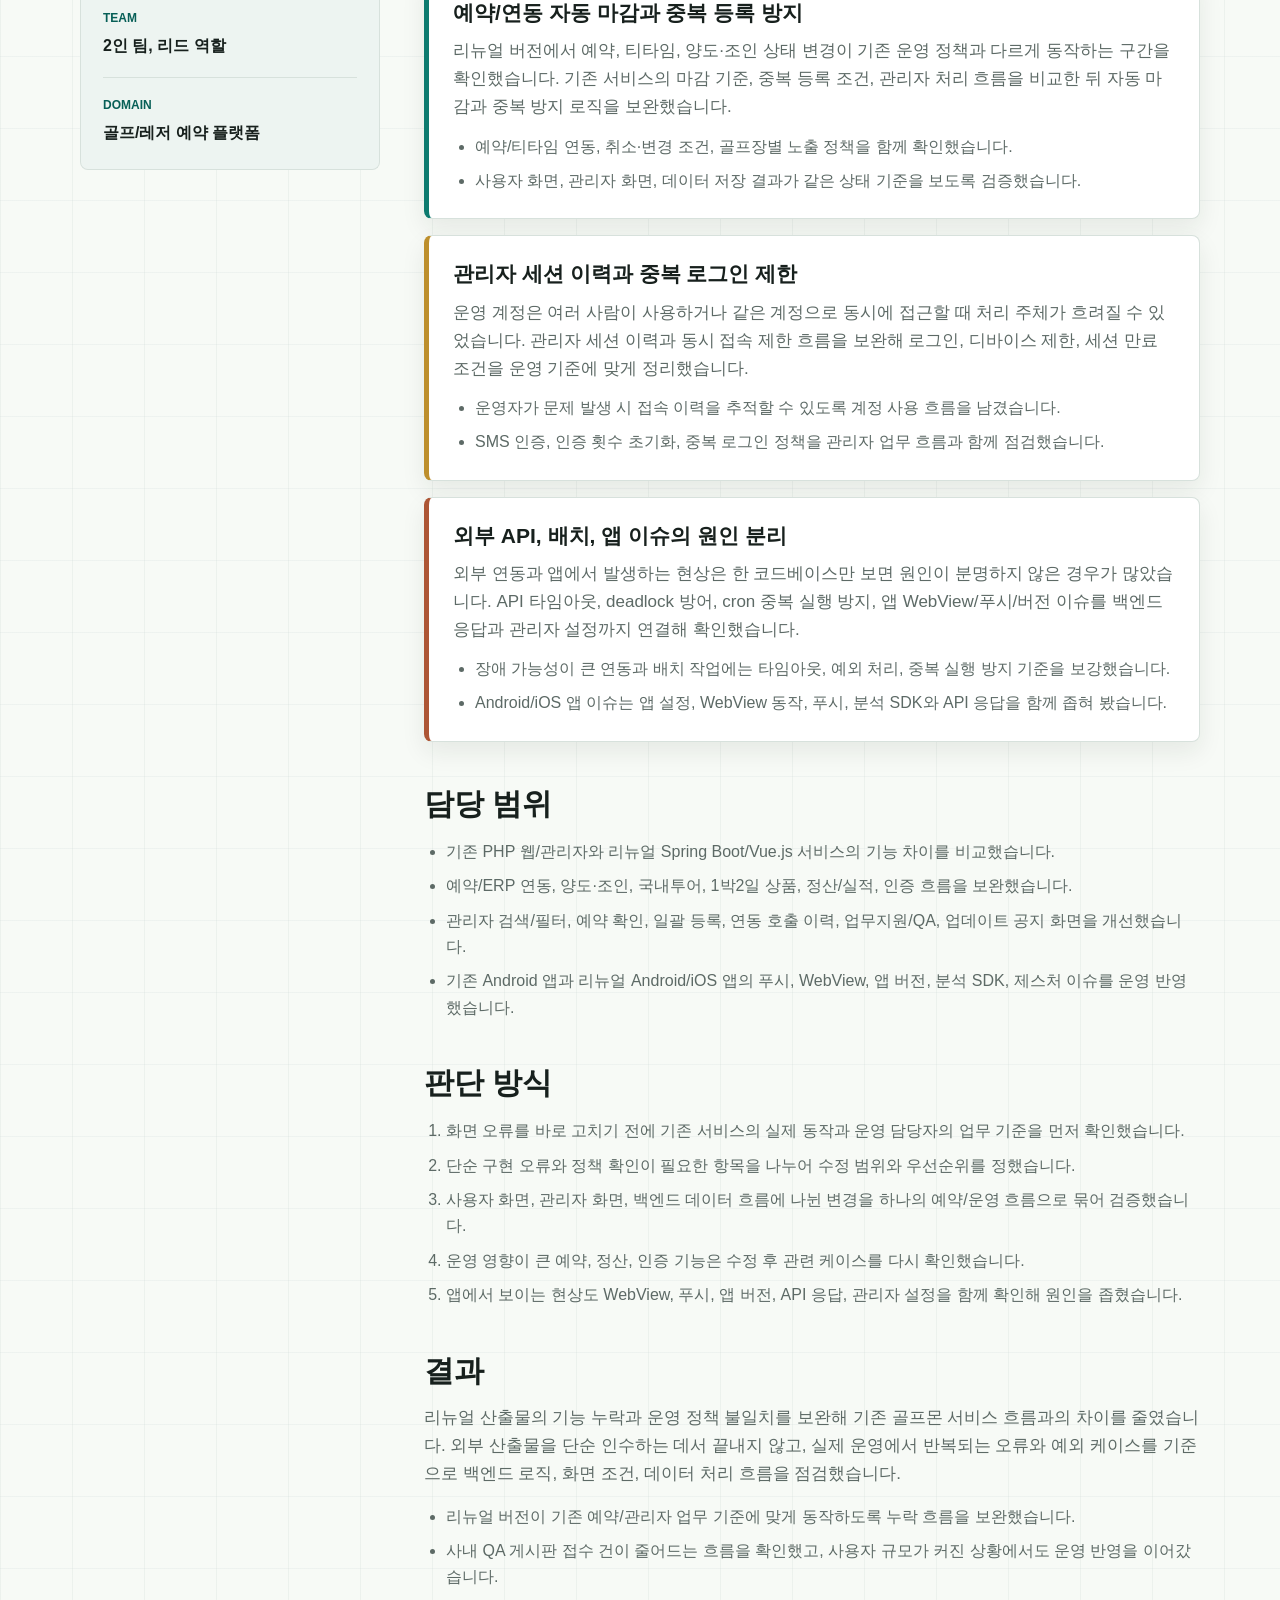
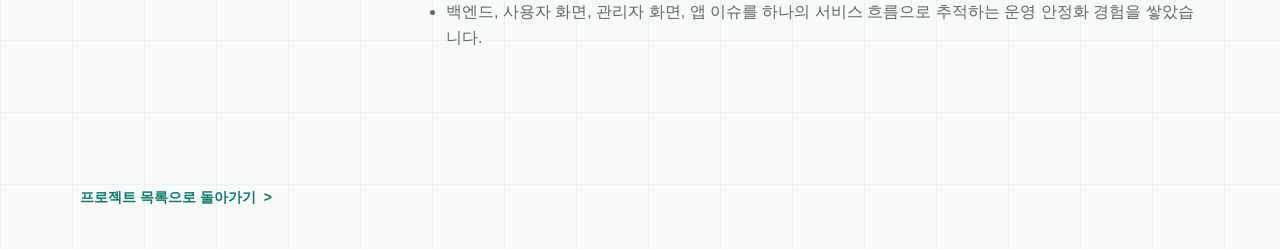
==== commit adf9b760: "Align portfolio copy with resume positioning" ====
--- a/projects/golfmon-renewal.html
+++ b/projects/golfmon-renewal.html
@@ -8,6 +8,23 @@
       name="description"
       content="골프몬 리뉴얼 산출물을 운영 서비스 기준으로 검토하고 기존 웹/앱과 리뉴얼 웹/앱의 예약/연동, 관리자 업무, 정산, 인증, 운영 안정화 흐름을 보완한 프로젝트 사례입니다."
     >
+    <link rel="canonical" href="https://feeloutofit.github.io/portfolio-site/projects/golfmon-renewal.html">
+    <meta property="og:locale" content="ko_KR">
+    <meta property="og:type" content="article">
+    <meta property="og:site_name" content="김동건 포트폴리오">
+    <meta property="og:title" content="골프몬 리뉴얼 안정화 및 운영 반영 | 김동건">
+    <meta property="og:description" content="골프몬 리뉴얼 산출물을 운영 서비스 기준으로 검토하고 기존 웹/앱과 리뉴얼 웹/앱의 예약/연동, 관리자 업무, 정산, 인증, 운영 안정화 흐름을 보완한 프로젝트 사례입니다.">
+    <meta property="og:url" content="https://feeloutofit.github.io/portfolio-site/projects/golfmon-renewal.html">
+    <meta property="og:image" content="https://feeloutofit.github.io/portfolio-site/assets/og-image.jpg">
+    <meta property="og:image:type" content="image/jpeg">
+    <meta property="og:image:width" content="1200">
+    <meta property="og:image:height" content="630">
+    <meta property="og:image:alt" content="운영 안정화와 백엔드 개발 흐름을 표현한 김동건 포트폴리오 공유 이미지">
+    <meta name="twitter:card" content="summary_large_image">
+    <meta name="twitter:title" content="골프몬 리뉴얼 안정화 및 운영 반영 | 김동건">
+    <meta name="twitter:description" content="골프몬 리뉴얼 산출물을 운영 서비스 기준으로 검토하고 기존 웹/앱과 리뉴얼 웹/앱의 예약/연동, 관리자 업무, 정산, 인증, 운영 안정화 흐름을 보완한 프로젝트 사례입니다.">
+    <meta name="twitter:image" content="https://feeloutofit.github.io/portfolio-site/assets/og-image.jpg">
+    <meta name="theme-color" content="#17201d">
     <link rel="stylesheet" href="../styles.css">
   </head>
   <body>
@@ -26,13 +43,14 @@
         <h1>골프몬 리뉴얼 안정화 및 운영 반영</h1>
         <p>
           외부 개발 산출물을 인수해 기존 골프몬 서비스의 운영 정책과 맞지 않는 지점을 분석하고,
-          예약/연동, 정산, 인증, 앱 운영 이슈를 실제 업무 흐름에 맞게 보완했습니다.
-          단순 오류 수정이 아니라 기존 서비스와 리뉴얼 버전의 차이를 줄여 운영 가능한 상태로 안정화한 프로젝트입니다.
+          기존 PHP 웹/관리자와 Java/Spring Boot 기반 리뉴얼 서비스의 예약/연동, 정산, 인증,
+          앱 운영 이슈를 실제 업무 흐름에 맞게 보완했습니다. 단순 오류 수정이 아니라
+          기존 서비스와 리뉴얼 버전의 차이를 줄여 운영 가능한 상태로 안정화한 프로젝트입니다.
         </p>
         <div class="tag-row">
+          <span>PHP</span>
           <span>Java</span>
           <span>Spring Boot</span>
-          <span>PHP</span>
           <span>Vue.js</span>
           <span>MySQL</span>
           <span>Android/iOS</span>
@@ -46,8 +64,8 @@
           </div>
           <div>
             <span>Scale</span>
-            <strong>사용자 규모 약 2배 상황 대응</strong>
-            <p>기존 대비 사용자가 늘어난 상황에서도 예약/연동, 정산, 인증 흐름을 운영 반영했습니다.</p>
+            <strong>사용자 규모 증가 상황 대응</strong>
+            <p>사용자 규모가 커진 상황에서도 예약/연동, 정산, 인증 흐름의 운영 반영을 이어갔습니다.</p>
           </div>
           <div>
             <span>Role</span>
@@ -204,7 +222,7 @@
             </p>
             <ul class="plain-list">
               <li>리뉴얼 버전이 기존 예약/관리자 업무 기준에 맞게 동작하도록 누락 흐름을 보완했습니다.</li>
-              <li>사내 QA 게시판 접수 건이 줄어드는 흐름을 확인했고, 사용자 규모가 기존 대비 약 2배로 커진 상황에서도 운영 반영을 이어갔습니다.</li>
+              <li>사내 QA 게시판 접수 건이 줄어드는 흐름을 확인했고, 사용자 규모가 커진 상황에서도 운영 반영을 이어갔습니다.</li>
               <li>백엔드, 사용자 화면, 관리자 화면, 앱 이슈를 하나의 서비스 흐름으로 추적하는 운영 안정화 경험을 쌓았습니다.</li>
             </ul>
           </section>
